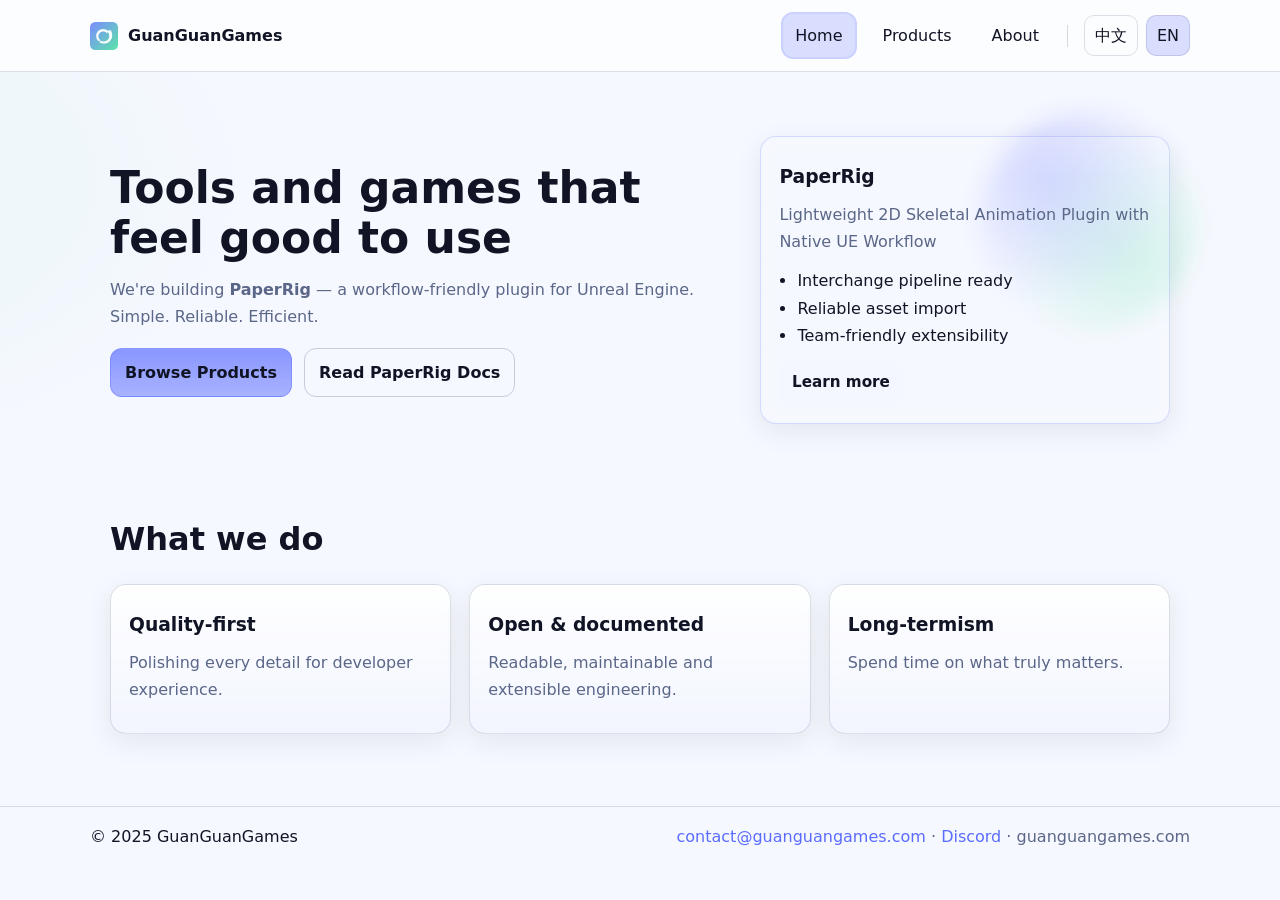
==== index.html @ f3772f7d "first commit" ====
<!DOCTYPE html>
<html lang="zh-CN">

<head>
  <meta charset="UTF-8" />
  <meta name="viewport" content="width=device-width, initial-scale=1" />
  <meta name="description" content="灌灌游 GuanGuanGames — 游戏与开发工具 | PaperRig UE 插件" />
  <meta name="theme-color" content="#0f1226" />
  <title>灌灌游 | GuanGuanGames</title>
  <link rel="preconnect" href="https://fonts.gstatic.com" crossorigin>
  <link rel="stylesheet" href="css/style.css" />
  <link rel="icon" type="image/x-icon" href="assets/favicon.ico" />
  <link rel="icon" type="image/svg+xml" href="assets/logo.svg" />
  <script src="js/config.js" defer></script>
  <script src="js/i18n.js" defer></script>
  <script src="js/site.js" defer></script>
</head>

<body>
  <header class="site-header">
    <div class="container nav-bar">
      <a class="brand" href="index.html">
        <img src="assets/logo.svg" alt="GuanGuanGames" class="brand-logo" />
        <span class="brand-text" id="brand-text">灌灌游 <span class="en">GuanGuanGames</span></span>
      </a>
      <button class="nav-toggle" aria-label="切换菜单" aria-expanded="false">☰</button>
      <nav class="nav" id="site-nav">
        <a href="index.html" data-i18n="nav.home" class="active">首页</a>
        <a href="products.html" data-i18n="nav.products">产品</a>
        <a href="about.html" data-i18n="nav.about">关于我们</a>
        <span class="divider"></span>
        <div class="lang-switch" aria-label="Language">
          <button data-setlang="zh-CN">中文</button>
          <button data-setlang="en">EN</button>
        </div>
      </nav>
    </div>
  </header>

  <main>
    <section class="hero">
      <div class="container hero-inner">
        <div class="hero-copy">
          <h1 id="hero-title">创造有温度的工具与游戏</h1>
          <p id="hero-subtitle" class="muted">我们正在打造 <b>PaperRig</b> —— 面向 Unreal Engine 的工作流程增强插件。简单、可靠、高效。</p>
          <div class="hero-cta">
            <a class="btn btn-primary" id="cta-browse" href="products.html">浏览产品</a>
            <a class="btn btn-outline" id="cta-docs" href="https://github.com/GuanGuanGames/PaperRigDocs"
              target="_blank" rel="noopener">查看 PaperRig 文档</a>
          </div>
        </div>
        <div class="hero-art">
          <div class="halo"></div>
          <div class="card glass">
            <h3 id="hero-card-title">PaperRig</h3>
            <p id="hero-card-sub">原生UE工作流的轻量级 2D 骨骼动画插件</p>
            <ul class="list" id="hero-card-points">
              <li>Interchange 管线适配</li>
              <li>稳定的资源导入</li>
              <li>面向团队的可扩展设计</li>
            </ul>
            <a class="btn btn-small" href="products.html" id="hero-card-cta">了解更多</a>
          </div>
        </div>
      </div>
    </section>

    <section class="section">
      <div class="container">
        <h2 class="section-title" data-i18n="home.whatWeDo.title">我们在做什么</h2>
        <div class="features grid-3">
          <div class="card">
            <h3 data-i18n="home.whatWeDo.quality.title">专注品质</h3>
            <p class="muted" data-i18n="home.whatWeDo.quality.desc">以开发者体验为中心，打磨每一个细节。</p>
          </div>
          <div class="card">
            <h3 data-i18n="home.whatWeDo.docs.title">开放与文档</h3>
            <p class="muted" data-i18n="home.whatWeDo.docs.desc">遵循可读、可维护、可扩展的工程实践。</p>
          </div>
          <div class="card">
            <h3 data-i18n="home.whatWeDo.longterm.title">长期主义</h3>
            <p class="muted" data-i18n="home.whatWeDo.longterm.desc">把时间花在真正重要的事情上。</p>
          </div>
        </div>
      </div>
    </section>
  </main>

  <footer class="site-footer">
    <div class="container footer-inner">
      <div id="footer-copy">© 2025 灌灌游 GuanGuanGames</div>
      <div class="muted">
        <a id="footer-email" href="mailto:contact@guanguangames.com">contact@guanguangames.com</a> ·
        <a id="footer-discord" href="https://discord.gg/KRcfrXtytn" target="_blank" rel="noopener">Discord</a> ·
        <span id="footer-domain">guanguangames.com</span>
      </div>
    </div>
  </footer>
</body>

</html>
---- css/style.css ----
/* ---------- Design Tokens ---------- */
:root{
  --bg: #0b1020;
  --surface: #0f1629;
  --surface-2: #121a33;
  --text: #e9eefb;
  --muted: #9aa7c7;
  --accent: #7c8cff;
  --accent-2: #5be4a8;
  --ring: rgba(124,140,255,.35);
  --radius: 16px;
  --shadow: 0 8px 24px rgba(0,0,0,.25);
  --container: 1100px;
}
@media (prefers-color-scheme: light){
  :root{
    --bg:#f6f8ff;
    --surface:#ffffff;
    --surface-2:#f1f4ff;
    --text:#101424;
    --muted:#5b6788;
    --accent:#5a6cff;
    --accent-2:#0bbf88;
    --ring: rgba(90,108,255,.25);
    --shadow: 0 8px 28px rgba(16,20,36,.08);
  }
}

/* ---------- Base ---------- */
*{box-sizing:border-box}
html,body{height:100%}
body{
  margin:0; font-family: ui-sans-serif, system-ui, -apple-system, Segoe UI, Roboto, Arial, "PingFang SC", "Hiragino Sans GB", "Microsoft YaHei", sans-serif;
  color:var(--text); background: radial-gradient(1200px 600px at 70% -50%, rgba(124,140,255,.12), transparent 60%),
                       radial-gradient(900px 500px at -20% 20%, rgba(91,228,168,.10), transparent 60%),
                       var(--bg);
  line-height:1.7;
}
a{color:var(--accent); text-decoration:none}
a:hover{text-decoration:underline}
img{max-width:100%; display:block}

.container{max-width:var(--container); margin:0 auto; padding:0 20px}
.narrow{max-width:800px}

/* ---------- Header / Nav ---------- */
.site-header{
  position:sticky; top:0; z-index:50;
  background: color-mix(in oklab, var(--surface) 70%, transparent);
  backdrop-filter: blur(10px);
  border-bottom: 1px solid color-mix(in oklab, var(--muted) 20%, transparent);
}
.nav-bar{display:flex; align-items:center; gap:16px; padding:14px 0}
.brand{display:flex; align-items:center; gap:10px; font-weight:700; color:var(--text)}
.brand-logo{width:28px; height:28px}
.brand-text .en{opacity:.65; font-weight:600; margin-left:6px; font-size:.95em}

.nav{margin-left:auto; display:flex; gap:16px; align-items:center}
.nav a{
  padding:8px 12px; border-radius:10px; color:var(--text); text-decoration:none;
}
.nav a:hover{background: color-mix(in oklab, var(--surface-2) 70%, transparent)}
.nav a.active{background: color-mix(in oklab, var(--accent) 22%, transparent); outline: 2px solid color-mix(in oklab, var(--accent) 30%, transparent)}

.nav .divider{width:1px; height:22px; background: color-mix(in oklab, var(--muted) 25%, transparent)}
.lang-switch{display:flex; gap:8px; align-items:center}
.lang-switch button{
  font: inherit; color: var(--text); background: transparent; border: 1px solid color-mix(in oklab, var(--muted) 20%, transparent);
  padding:6px 10px; border-radius:10px; cursor:pointer;
}
.lang-switch button.active{background: color-mix(in oklab, var(--accent) 22%, transparent)}

.nav-toggle{display:none; margin-left:auto; font-size:22px; line-height:1; padding:6px 10px; border-radius:10px; background:transparent; color:var(--text); border:1px solid color-mix(in oklab, var(--muted) 20%, transparent)}
@media (max-width: 820px){
  .nav{display:none; position:absolute; right:20px; top:60px; flex-direction:column; background:var(--surface); border:1px solid color-mix(in oklab, var(--muted) 20%, transparent); padding:10px; border-radius:12px; box-shadow:var(--shadow)}
  .nav[aria-expanded="true"]{display:flex}
  .nav-toggle{display:inline-block}
}

/* ---------- Hero ---------- */
.hero{padding:64px 0 40px}
.hero-inner{display:grid; grid-template-columns: 1.2fr .8fr; gap:36px; align-items:center}
.hero-copy h1{font-size: clamp(28px, 4vw, 44px); line-height:1.15; margin:0 0 12px}
.hero-copy p{margin:0 0 18px; color:var(--muted)}
.hero-cta{display:flex; gap:12px; flex-wrap:wrap}

.hero-art{position:relative}
.halo{
  position:absolute; inset:-20px -30px auto auto; width:220px; height:220px; border-radius:50%;
  background: radial-gradient(circle at 30% 30%, rgba(124,140,255,.35), transparent 60%),
              radial-gradient(circle at 70% 70%, rgba(91,228,168,.25), transparent 60%);
  filter: blur(10px); opacity:.9; pointer-events:none; transform: translateY(-6px);
  animation: pulse 6s ease-in-out infinite alternate;
}
@keyframes pulse{from{transform:translateY(-8px)} to{transform:translateY(8px)}}

/* ---------- Sections ---------- */
.section{padding:48px 0}
.section-title{font-size: clamp(22px, 3vw, 32px); margin:0 0 18px}

.grid-3{display:grid; grid-template-columns: repeat(3, 1fr); gap:18px}
@media (max-width: 920px){ .grid-3{grid-template-columns: 1fr 1fr} }
@media (max-width: 640px){ .grid-3{grid-template-columns: 1fr} }

.card{
  background: linear-gradient(180deg, color-mix(in oklab, var(--surface) 92%, transparent), color-mix(in oklab, var(--surface-2) 70%, transparent));
  border:1px solid color-mix(in oklab, var(--muted) 20%, transparent);
  border-radius: var(--radius);
  padding:18px; box-shadow: var(--shadow);
  transition: transform .25s ease, border-color .25s ease;
}
.card:hover{transform: translateY(-3px); border-color: color-mix(in oklab, var(--accent) 28%, transparent)}
.card h3{margin:6px 0 8px}
.card p{margin:0 0 12px; color:var(--muted)}

.glass{
  background: linear-gradient(180deg, rgba(255,255,255,.06), rgba(255,255,255,.02));
  border:1px solid color-mix(in oklab, var(--accent) 22%, transparent);
  backdrop-filter: blur(6px);
}
.list{padding-left:18px; margin:0 0 12px}

/* ---------- Buttons ---------- */
.btn{
  display:inline-flex; align-items:center; gap:8px; padding:10px 14px; border-radius:12px; border:1px solid transparent;
  background: color-mix(in oklab, var(--surface-2) 40%, transparent);
  color:var(--text); text-decoration:none; font-weight:600;
  box-shadow: 0 1px 0 rgba(255,255,255,.05) inset;
  transition: transform .15s ease, background .2s ease, border-color .2s ease, box-shadow .2s ease;
  will-change: transform;
}
.btn:hover{transform: translateY(-1px); background: color-mix(in oklab, var(--surface-2) 70%, transparent)}
.btn:focus{outline:2px solid var(--ring); outline-offset:2px}
.btn-primary{background: linear-gradient(180deg, color-mix(in oklab, var(--accent) 70%, transparent), color-mix(in oklab, var(--accent) 50%, transparent)); border-color: color-mix(in oklab, var(--accent) 40%, transparent)}
.btn-primary:hover{box-shadow: 0 8px 20px color-mix(in oklab, var(--accent) 25%, transparent)}
.btn-outline{border-color: color-mix(in oklab, var(--muted) 30%, transparent); background: transparent}
.btn-small{padding:8px 12px; font-size:.95em}

/* ---------- Footer ---------- */
.site-footer{border-top:1px solid color-mix(in oklab, var(--muted) 20%, transparent); margin-top:24px}
.footer-inner{display:flex; align-items:center; justify-content:space-between; gap:12px; padding:16px 0}
.muted{color:var(--muted)}
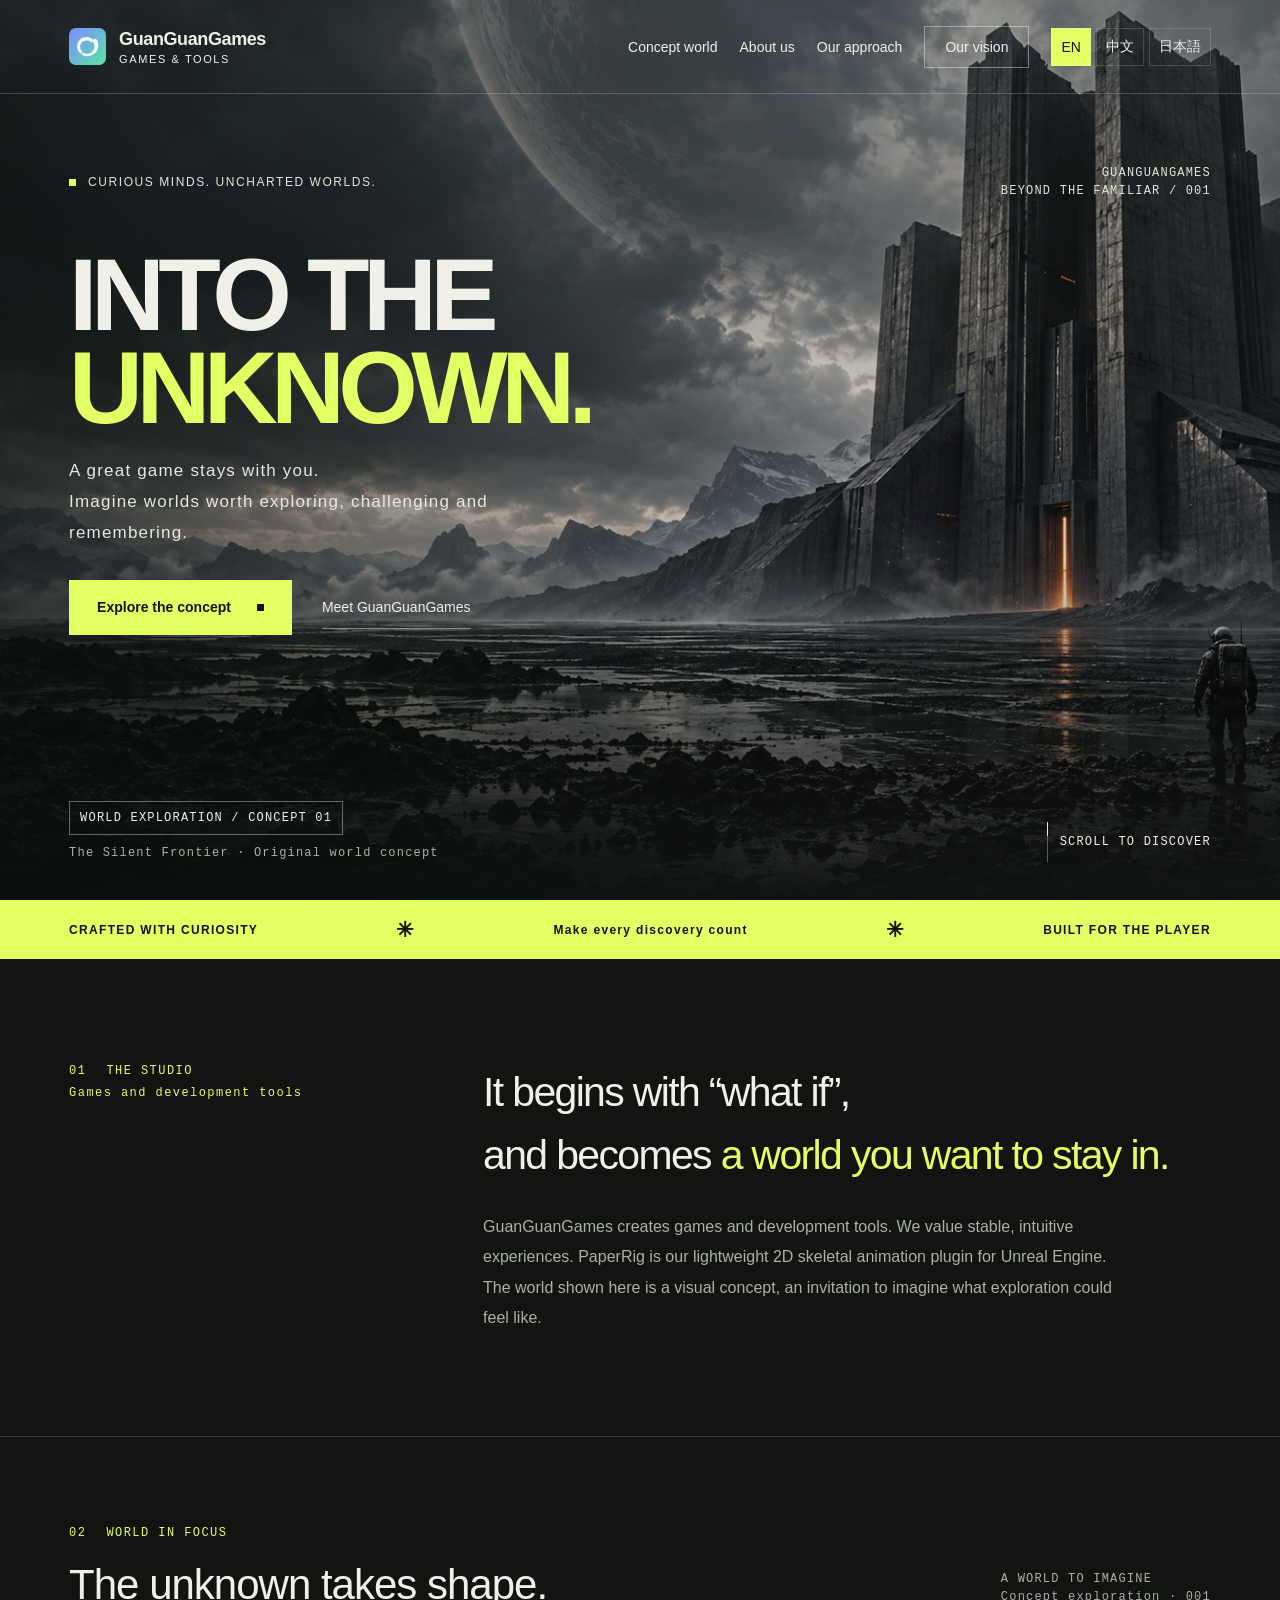
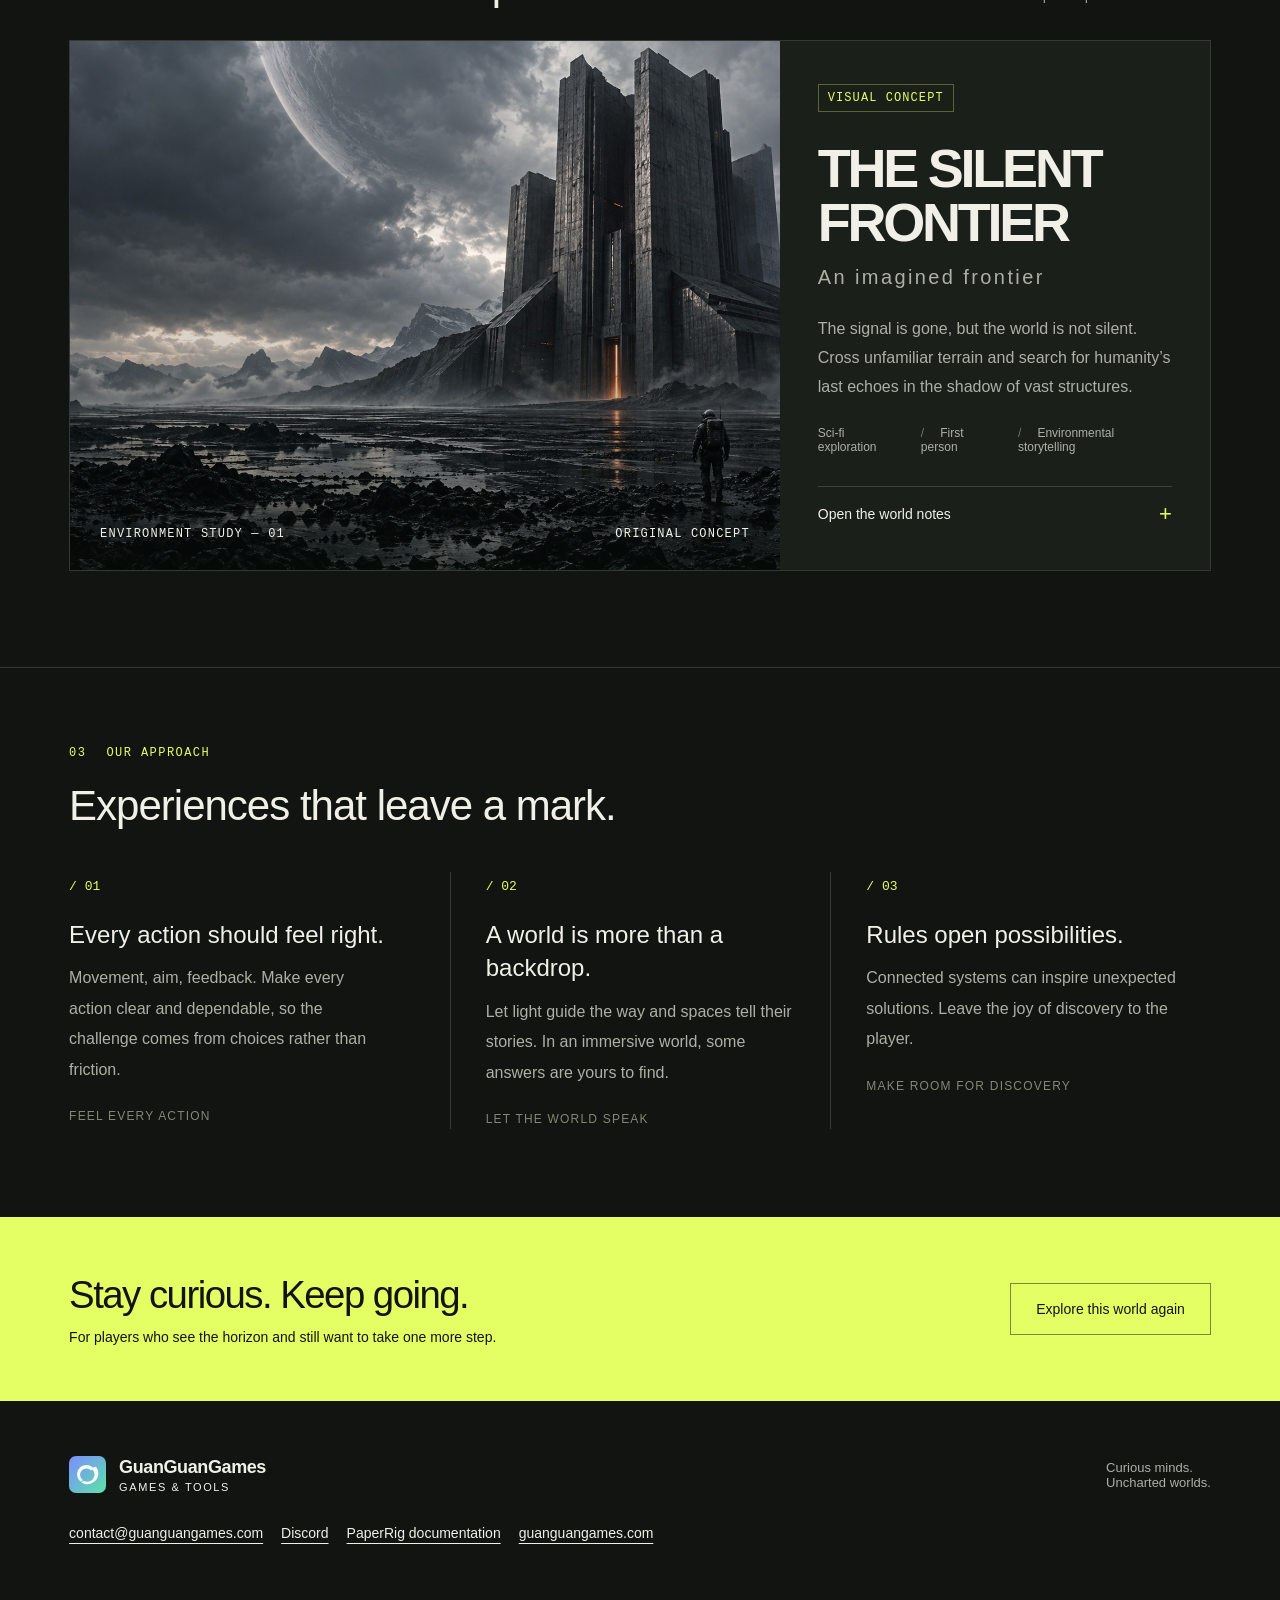
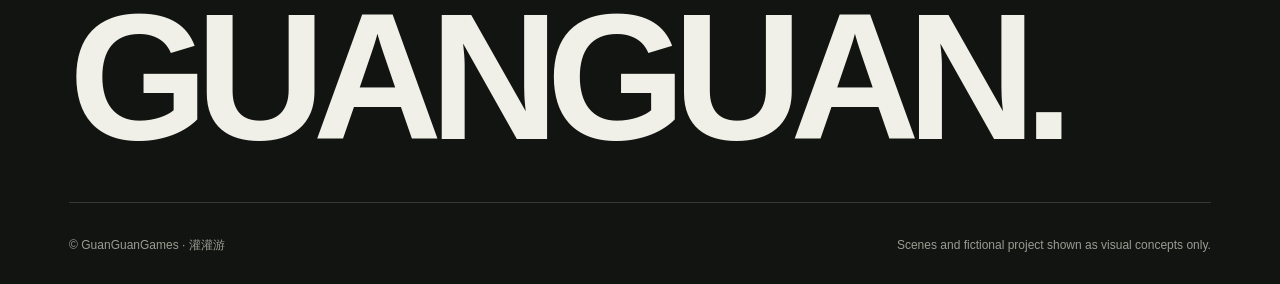
==== commit 25351d36: "Replace website with localized cinematic concept" ====
--- a/index.html
+++ b/index.html
@@ -1,101 +1,15 @@
 <!DOCTYPE html>
-<html lang="zh-CN">
 
-<head>
-  <meta charset="UTF-8" />
-  <meta name="viewport" content="width=device-width, initial-scale=1" />
-  <meta name="description" content="灌灌游 GuanGuanGames — 游戏与开发工具 | PaperRig UE 插件" />
-  <meta name="theme-color" content="#0f1226" />
-  <title>灌灌游 | GuanGuanGames</title>
-  <link rel="preconnect" href="https://fonts.gstatic.com" crossorigin>
-  <link rel="stylesheet" href="css/style.css" />
-  <link rel="icon" type="image/x-icon" href="assets/favicon.ico" />
-  <link rel="icon" type="image/svg+xml" href="assets/logo.svg" />
-  <script src="js/config.js" defer></script>
-  <script src="js/i18n.js" defer></script>
-  <script src="js/site.js" defer></script>
-</head>
+<html lang="en"><head><meta charset="utf-8"/><meta content="width=device-width,initial-scale=1" name="viewport"/><meta content="#111411" name="theme-color"/><meta content="GuanGuanGames: games, development tools and an original sci-fi visual concept." name="description"/><title>GuanGuanGames · Into the unknown</title><style>
+:root{--bg:#111411;--ink:#f1f0e8;--muted:#acb0a6;--line:#ffffff27;--accent:#e4ff64;--font:Arial,"PingFang SC","Microsoft YaHei",sans-serif}*{box-sizing:border-box}html{scroll-behavior:smooth;scroll-padding-top:90px}body{margin:0;background:var(--bg);color:var(--ink);font-family:var(--font);-webkit-font-smoothing:antialiased}a{color:inherit;text-decoration:none}button{font:inherit}a,button,summary{-webkit-tap-highlight-color:transparent}a:focus-visible,button:focus-visible,summary:focus-visible{outline:2px solid var(--accent);outline-offset:7px}::selection{background:var(--accent);color:var(--bg)}.skip{position:fixed;left:20px;top:-100px;background:var(--accent);color:#111;padding:12px;z-index:50}.skip:focus{top:20px}.shell{padding-inline:5.4vw}.micro{font-size:12px;font-family:monospace;letter-spacing:.1em;line-height:1.5}.eyebrow{display:flex;align-items:center;gap:12px;font-size:12px;letter-spacing:.13em}.eyebrow:before{content:"";width:7px;height:7px;background:var(--accent)}.header{height:94px;position:absolute;top:0;left:0;width:100%;display:flex;align-items:center;justify-content:space-between;z-index:5;border-bottom:1px solid #ffffff30}.brand{display:flex;align-items:center;gap:13px;font-size:18px;letter-spacing:-.8px;font-weight:800}.brand-mark{width:37px;height:37px;background:var(--ink);color:var(--bg);display:grid;place-items:center;font-size:20px;letter-spacing:-5px;padding-right:5px;transform:skew(-8deg)}.brand span:last-child{font-size:11px;letter-spacing:3.4px;display:block;font-weight:400;margin-top:3px}.nav{display:flex;align-items:center;gap:38px;font-size:14px}.nav a{padding:9px 0;transition:color .2s}.nav a:hover{color:var(--accent)}.nav .nav-contact{border:1px solid #ffffff65;padding:12px 20px}.menu{display:none;background:transparent;border:1px solid var(--line);color:var(--ink);padding:10px 14px}.hero{height:max(800px,100svh);max-height:1100px;position:relative;overflow:hidden;isolation:isolate;background:#313932}.hero-art{position:absolute;inset:0;width:100%;height:100%;object-fit:cover;object-position:center;z-index:-3}.hero:after{content:"";position:absolute;inset:0;z-index:-2;background:linear-gradient(90deg,#080d0ba8 0%,#0c100d28 63%),linear-gradient(0deg,#111411 0%,transparent 38%,#10151038 80%)}.hero-top{padding-top:164px;display:flex;justify-content:space-between;color:#e0e6d8}.coordinate{text-align:right}.hero-title{margin:48px 0 22px;font-size:clamp(74px,8.4vw,138px);line-height:.91;letter-spacing:-.065em;font-weight:900;max-width:950px}.hero-title .outline{color:var(--accent)}.hero-description{font-size:17px;letter-spacing:.07em;line-height:1.8;max-width:430px;color:#e6e8de}.hero-actions{display:flex;gap:30px;align-items:center;margin-top:32px}.primary{background:var(--accent);color:#111411;padding:17px 28px;font-size:14px;font-weight:bold;display:inline-flex;align-items:center;justify-content:center;gap:26px;transition:background .2s,transform .2s}.primary:hover{background:#f0ffa9;transform:translateY(-2px)}.primary i{width:7px;height:7px;background:currentColor;display:block}.text-link{font-size:14px;border-bottom:1px solid #ffffff6b;padding:10px 0}.hero-bottom{position:absolute;bottom:38px;left:5.4vw;right:5.4vw;display:flex;justify-content:space-between;align-items:end}.hero-bottom .tag{display:inline-block;border:1px solid #ffffff60;padding:7px 10px;margin-bottom:9px}.hero-bottom p{margin:0;color:var(--muted)}.scroll{display:flex;align-items:center;gap:12px}.scroll-line{display:block;height:40px;width:1px;background:#ffffff50;position:relative;overflow:hidden}.scroll-line:after{content:"";height:14px;width:1px;background:var(--accent);position:absolute;animation:scan 2.8s infinite}@keyframes scan{from{top:-14px}to{top:40px}}.ticker{background:var(--accent);color:var(--bg);padding:19px 5.4vw;display:flex;align-items:center;justify-content:space-between;gap:20px;font-size:12px;letter-spacing:.11em;font-weight:bold}.ticker b{font-size:21px;line-height:1}.intro{display:grid;grid-template-columns:1fr 2fr;gap:50px;padding-block:102px;border-bottom:1px solid var(--line)}.section-index{color:var(--muted);font-size:12px;font-family:monospace;letter-spacing:.12em;line-height:1.8}.section-index span{color:var(--accent);margin-right:20px}.intro h2{font-size:clamp(28px,3.2vw,48px);font-weight:500;line-height:1.55;letter-spacing:-.04em;margin:0 0 24px}.intro h2 em{font-style:normal;color:var(--accent)}.intro p{color:var(--muted);font-size:16px;line-height:1.9;max-width:650px;margin:0}.work{padding-block:86px 96px}.section-head{display:flex;align-items:end;justify-content:space-between;margin-bottom:34px}.section-head h2{font-size:42px;line-height:1;margin:20px 0 0;font-weight:500;letter-spacing:-1px}.section-head .micro{color:var(--muted)}.project{display:grid;grid-template-columns:1.65fr 1fr;border:1px solid var(--line)}.project-visual{min-height:420px;position:relative;overflow:hidden}.project-visual img{width:100%;height:100%;object-fit:cover;position:absolute;object-position:75% center;transition:transform .7s}.project:hover .project-visual img{transform:scale(1.03)}.project-visual:after{content:"";position:absolute;inset:0;background:linear-gradient(0deg,#070d0baa,transparent 55%)}.project-caption{position:absolute;left:30px;right:30px;bottom:27px;z-index:1;display:flex;justify-content:space-between}.project-info{padding:43px 38px;background:#1b1f19;display:flex;flex-direction:column;align-items:start}.badge{font-family:monospace;font-size:12px;letter-spacing:.09em;color:var(--accent);border:1px solid #e4ff6450;padding:6px 9px}.project-info h3{font-size:54px;letter-spacing:-.06em;line-height:1;margin:29px 0 10px}.project-info .cn-title{font-size:20px;margin:0 0 20px;letter-spacing:.12em}.project-info>p{font-size:16px;line-height:1.8;color:var(--muted);margin:0 0 25px}.project-meta{display:flex;gap:16px;font-size:12px;color:var(--muted);margin-bottom:32px}.project-meta span+span:before{content:"/";margin-right:16px;color:#717768}.project details{width:100%;border-top:1px solid var(--line);margin-top:auto;padding-top:16px}.project summary{cursor:pointer;list-style:none;display:flex;justify-content:space-between;font-size:14px;line-height:1.7}.project summary::-webkit-details-marker{display:none}.project summary:after{content:"+";font-size:22px;color:var(--accent);line-height:1}.project details[open] summary:after{content:"−"}.project details p{color:var(--muted);font-size:14px;line-height:1.9;margin-bottom:0}.philosophy{padding-top:75px;padding-bottom:88px;border-top:1px solid var(--line)}.principles{display:grid;grid-template-columns:repeat(3,1fr);margin-top:45px}.principle{padding:4px 35px 3px 0}.principle+.principle{border-left:1px solid var(--line);padding-left:35px}.principle .number{font-family:monospace;color:var(--accent);font-size:13px}.principle h3{font-size:24px;line-height:1.4;font-weight:500;margin:24px 0 12px}.principle p{font-size:16px;line-height:1.9;color:var(--muted);margin:0;max-width:310px}.principle .english{display:block;font-size:12px;letter-spacing:.1em;color:#808879;margin-top:24px}.outro{background:var(--accent);color:var(--bg);padding-block:56px;display:flex;align-items:center;justify-content:space-between;gap:32px}.outro h2{margin:0 0 12px;font-size:clamp(28px,3vw,44px);font-weight:500;letter-spacing:-.04em}.outro p{font-size:14px;margin:0}.outro a{white-space:nowrap;border:1px solid #11141180;padding:17px 25px;font-size:14px}.outro a:hover{background:var(--bg);color:var(--accent)}footer{padding-top:55px;padding-bottom:28px;overflow:hidden}.footer-top{display:flex;justify-content:space-between;align-items:center;gap:20px}.footer-top p{font-size:13px;color:var(--muted);margin:0}.footer-wordmark{font-size:clamp(76px,17.15vw,270px);font-weight:900;letter-spacing:-.07em;line-height:1.05;margin:37px 0 32px;border-bottom:1px solid var(--line);padding-bottom:30px}.footer-bottom{display:flex;justify-content:space-between;color:#969e91;font-size:12px;line-height:1.8}.footer-bottom span:last-child{text-align:right}.mobile-only{display:none}@media(min-width:1800px){.shell{padding-inline:calc((100vw - 1600px)/2)}}@media(max-width:900px){.hero{height:900px;max-height:none}.hero-title{font-size:clamp(68px,10.5vw,100px)}.hero-art{object-position:60% center}.nav{gap:23px}.intro{grid-template-columns:1fr 2fr;gap:25px}.project{grid-template-columns:1.25fr 1fr}.project-info{padding:30px 25px}.project-info h3{font-size:42px}.project-meta{gap:8px;flex-wrap:wrap}.project-meta span+span:before{margin-right:8px}.principle{padding-right:20px}.principle+.principle{padding-left:20px}.principle h3{font-size:21px}}@media(max-width:600px){.shell{padding-inline:24px}.header{height:78px}.brand{font-size:16px}.brand-mark{width:33px;height:33px}.menu{display:block;font-size:14px}.nav{display:none;position:absolute;top:78px;left:0;right:0;background:#111411f7;padding:20px 24px 26px;border-bottom:1px solid var(--line);flex-direction:column;align-items:stretch;gap:6px}.nav.open{display:flex}.nav a{padding:13px 0}.nav .nav-contact{padding:13px 15px;margin-top:4px}.hero{height:850px;min-height:100svh}.hero-top{padding-top:120px}.coordinate{display:none}.hero-title{font-size:clamp(55px,12.8vw,77px);line-height:.97;letter-spacing:-.065em;margin:50px 0 25px}.hero-description{font-size:16px;max-width:300px;line-height:1.9}.hero-art{object-position:62% center}.hero:after{background:linear-gradient(90deg,#080d0bd4,#0c100d22),linear-gradient(0deg,#111411 0%,transparent 45%)}.hero-actions{gap:24px;margin-top:28px}.primary{padding:16px 23px}.hero-bottom{bottom:28px;left:24px;right:24px}.hero-bottom .scroll{display:none}.hero-bottom .micro{font-size:12px}.ticker{padding:17px 24px;gap:13px;font-size:11px;letter-spacing:.03em}.ticker span:nth-of-type(2),.ticker b:nth-of-type(2){display:none}.intro{padding-block:59px;grid-template-columns:1fr;gap:28px}.intro h2{font-size:27px;line-height:1.6}.intro p{font-size:16px}.work{padding-block:58px}.section-head{gap:20px}.section-head h2{font-size:32px}.section-head>.micro{font-size:11px;max-width:80px;text-align:right}.project{grid-template-columns:1fr}.project-visual{min-height:300px}.project-caption{left:20px;right:20px;bottom:20px;font-size:11px}.project-info{padding:28px 24px}.project-info h3{font-size:49px}.project-info>p{margin-bottom:22px}.project-meta{margin-bottom:26px}.philosophy{padding-block:58px}.principles{grid-template-columns:1fr;margin-top:33px}.principle,.principle+.principle{border-left:0;padding:26px 0;border-top:1px solid var(--line);display:grid;grid-template-columns:37px 1fr;gap:0 12px}.principle h3{font-size:24px;margin:0 0 12px}.principle .number{padding-top:8px}.principle p,.principle .english{grid-column:2}.principle p{max-width:none}.principle .english{margin-top:17px}.outro{padding-block:40px;align-items:start;flex-direction:column;gap:24px}.outro h2{font-size:29px;line-height:1.4}.outro p{font-size:14px;line-height:1.8}.outro a{padding:13px 21px}footer{padding-top:34px;padding-bottom:25px}.footer-top{align-items:start}.footer-top p{font-size:12px;max-width:100px;line-height:1.8;text-align:right}.footer-wordmark{font-size:16.5vw;margin-top:33px;margin-bottom:23px;padding-bottom:26px}.footer-bottom{flex-direction:column;gap:10px}.footer-bottom span:last-child{text-align:left}}@media(prefers-reduced-motion:reduce){html{scroll-behavior:auto}*,*:before,*:after{animation:none!important;transition:none!important}}
 
-<body>
-  <header class="site-header">
-    <div class="container nav-bar">
-      <a class="brand" href="index.html">
-        <img src="assets/logo.svg" alt="GuanGuanGames" class="brand-logo" />
-        <span class="brand-text" id="brand-text">灌灌游 <span class="en">GuanGuanGames</span></span>
-      </a>
-      <button class="nav-toggle" aria-label="切换菜单" aria-expanded="false">☰</button>
-      <nav class="nav" id="site-nav">
-        <a href="index.html" data-i18n="nav.home" class="active">首页</a>
-        <a href="products.html" data-i18n="nav.products">产品</a>
-        <a href="about.html" data-i18n="nav.about">关于我们</a>
-        <span class="divider"></span>
-        <div class="lang-switch" aria-label="Language">
-          <button data-setlang="zh-CN">中文</button>
-          <button data-setlang="en">EN</button>
-        </div>
-      </nav>
-    </div>
-  </header>
-
-  <main>
-    <section class="hero">
-      <div class="container hero-inner">
-        <div class="hero-copy">
-          <h1 id="hero-title">创造有温度的工具与游戏</h1>
-          <p id="hero-subtitle" class="muted">我们正在打造 <b>PaperRig</b> —— 面向 Unreal Engine 的工作流程增强插件。简单、可靠、高效。</p>
-          <div class="hero-cta">
-            <a class="btn btn-primary" id="cta-browse" href="products.html">浏览产品</a>
-            <a class="btn btn-outline" id="cta-docs" href="https://github.com/GuanGuanGames/PaperRigDocs"
-              target="_blank" rel="noopener">查看 PaperRig 文档</a>
-          </div>
-        </div>
-        <div class="hero-art">
-          <div class="halo"></div>
-          <div class="card glass">
-            <h3 id="hero-card-title">PaperRig</h3>
-            <p id="hero-card-sub">原生UE工作流的轻量级 2D 骨骼动画插件</p>
-            <ul class="list" id="hero-card-points">
-              <li>Interchange 管线适配</li>
-              <li>稳定的资源导入</li>
-              <li>面向团队的可扩展设计</li>
-            </ul>
-            <a class="btn btn-small" href="products.html" id="hero-card-cta">了解更多</a>
-          </div>
-        </div>
-      </div>
-    </section>
-
-    <section class="section">
-      <div class="container">
-        <h2 class="section-title" data-i18n="home.whatWeDo.title">我们在做什么</h2>
-        <div class="features grid-3">
-          <div class="card">
-            <h3 data-i18n="home.whatWeDo.quality.title">专注品质</h3>
-            <p class="muted" data-i18n="home.whatWeDo.quality.desc">以开发者体验为中心，打磨每一个细节。</p>
-          </div>
-          <div class="card">
-            <h3 data-i18n="home.whatWeDo.docs.title">开放与文档</h3>
-            <p class="muted" data-i18n="home.whatWeDo.docs.desc">遵循可读、可维护、可扩展的工程实践。</p>
-          </div>
-          <div class="card">
-            <h3 data-i18n="home.whatWeDo.longterm.title">长期主义</h3>
-            <p class="muted" data-i18n="home.whatWeDo.longterm.desc">把时间花在真正重要的事情上。</p>
-          </div>
-        </div>
-      </div>
-    </section>
-  </main>
-
-  <footer class="site-footer">
-    <div class="container footer-inner">
-      <div id="footer-copy">© 2025 灌灌游 GuanGuanGames</div>
-      <div class="muted">
-        <a id="footer-email" href="mailto:contact@guanguangames.com">contact@guanguangames.com</a> ·
-        <a id="footer-discord" href="https://discord.gg/KRcfrXtytn" target="_blank" rel="noopener">Discord</a> ·
-        <span id="footer-domain">guanguangames.com</span>
-      </div>
-    </div>
-  </footer>
-</body>
-
-</html>+.skip{transform:translateY(-200%);top:0}.skip:focus{transform:none;top:20px}.footer-wordmark{font-size:clamp(40px,14vw,220px)} @media(max-width:600px){.footer-wordmark{font-size:13.5vw}}
+.languages{display:flex;gap:5px}.languages button{background:transparent;border:1px solid var(--line);color:var(--ink);padding:9px;cursor:pointer}.languages button[aria-pressed=true]{background:var(--accent);color:var(--bg)}.brand{letter-spacing:-.4px}.brand-mark{background:transparent;transform:none;padding:0}.brand span:last-child{letter-spacing:1.6px}.contacts{display:flex;flex-wrap:wrap;gap:18px;margin-top:28px;font-size:14px;line-height:1.8}.contacts a{text-decoration:underline;text-underline-offset:5px}.hero-title{font-size:clamp(70px,8vw,128px)}.hero{height:auto;min-height:max(850px,100svh);max-height:none;padding-bottom:170px}.hero-bottom{position:absolute}.hero-actions{flex-wrap:wrap}.brand div{white-space:nowrap}.nav{gap:22px}.project-info h3{overflow-wrap:anywhere}.intro h2{overflow-wrap:anywhere}.primary,.text-link{line-height:1.5}.ticker span{line-height:1.5}.footer-bottom{gap:20px}html[lang=ja] .hero-title,html[lang=zh-CN] .hero-title{letter-spacing:0;font-size:clamp(60px,7vw,110px)}html[lang=ja] .project-info h3,html[lang=zh-CN] .project-info h3{letter-spacing:0} @media(max-width:1100px){.menu{display:block}.nav{display:none;position:absolute;top:94px;left:0;right:0;background:#111411fa;padding:20px 5.4vw;flex-direction:column;align-items:stretch;gap:6px;border-bottom:1px solid var(--line)}.nav.open{display:flex}.nav a{padding:12px 0}.languages{margin-top:12px}.languages button{min-width:58px;min-height:44px}}@media(max-width:600px){.header .brand{font-size:15px;gap:8px}.brand span:last-child{font-size:10px}.menu{padding:10px}.nav{top:78px}.hero{min-height:900px;padding-bottom:170px}.hero-title{font-size:clamp(46px,12vw,72px)}html[lang=ja] .hero-title,html[lang=zh-CN] .hero-title{font-size:clamp(48px,12vw,72px)}.eyebrow{font-size:11px;letter-spacing:.06em;max-width:270px}.hero-top{padding-top:120px}.hero-description{max-width:100%}.hero-bottom .tag{max-width:100%}.contacts{flex-direction:column;gap:10px}.footer-top{flex-wrap:wrap}.project-info h3{font-size:42px}.ticker{flex-wrap:wrap}.outro a{white-space:normal}}</style><link href="assets/favicon.ico" rel="icon"/></head><body id="top"><a class="skip" href="#main"><span data-i18n="0">Skip to main content</span></a><header class="header shell"><a aria-label="GuanGuan Games 首页" class="brand" href="#top"><span aria-hidden="true" class="brand-mark"><img alt="" height="37" src="assets/logo.svg" width="37"/></span><div>GuanGuanGames<span><span data-i18n="3">GAMES &amp; TOOLS</span></span></div></a><button aria-controls="navigation" aria-expanded="false" class="menu"><span data-i18n="4">Menu</span></button><nav aria-label="Main navigation" class="nav" id="navigation"><a href="#work"><span data-i18n="5">Concept world</span></a><a href="#studio"><span data-i18n="6">About us</span></a><a href="#approach"><span data-i18n="7">Our approach</span></a><a class="nav-contact" href="#vision"><span data-i18n="8">Our vision</span></a><div aria-label="Language" class="languages" role="group"><button aria-label="English" aria-pressed="true" data-lang="en" lang="en" type="button">EN</button><button aria-label="简体中文" aria-pressed="false" data-lang="zh" lang="zh-CN" type="button">中文</button><button aria-label="日本語" aria-pressed="false" data-lang="ja" lang="ja" type="button">日本語</button></div></nav></header>
+<main id="main"><section aria-labelledby="hero-title" class="hero shell"><img alt="孤独的探索者走向迷雾中的巨型科幻建筑，远处天空悬着一弯行星" class="hero-art" src="assets/concept-world.jpeg"/><div class="hero-top"><span class="eyebrow"><span data-i18n="10">CURIOUS MINDS. UNCHARTED WORLDS.</span></span><span class="coordinate micro">GUANGUANGAMES<br/><span data-i18n="12">BEYOND THE FAMILIAR / 001</span></span></div><h1 class="hero-title" id="hero-title"><span data-i18n="13">INTO THE</span><br/><span class="outline"><span data-i18n="14">UNKNOWN.</span></span></h1><p class="hero-description"><span data-i18n="15">A great game stays with you.</span><br/><span data-i18n="16">Imagine worlds worth exploring, challenging and remembering.</span></p><div class="hero-actions"><a class="primary" href="#work"><span data-i18n="17">Explore the concept</span><i aria-hidden="true"></i></a><a class="text-link" href="#studio"><span data-i18n="18">Meet GuanGuanGames</span></a></div><div class="hero-bottom"><div><span class="tag micro"><span data-i18n="19">WORLD EXPLORATION / CONCEPT 01</span></span><p class="micro"><span data-i18n="20">The Silent Frontier · Original world concept</span></p></div><a class="scroll micro" href="#studio"><span aria-hidden="true" class="scroll-line"></span><span data-i18n="21">SCROLL TO DISCOVER</span></a></div></section>
+<div aria-hidden="true" class="ticker"><span><span data-i18n="23">CRAFTED WITH CURIOSITY</span></span><b>✳</b><span><span data-i18n="25">Make every discovery count</span></span><b>✳</b><span><span data-i18n="27">BUILT FOR THE PLAYER</span></span></div>
+<section class="intro shell" id="studio"><div class="section-index"><span>01</span><span data-i18n="30">THE STUDIO</span><br/><span data-i18n="31">Games and development tools</span></div><div><h2><span data-i18n="32">It begins with “what if”,</span><br/><span data-i18n="33">and becomes </span><em><span data-i18n="34">a world you want to stay in.</span></em></h2><p><span data-i18n="35">GuanGuanGames creates games and development tools. We value stable, intuitive experiences. PaperRig is our lightweight 2D skeletal animation plugin for Unreal Engine. The world shown here is a visual concept, an invitation to imagine what exploration could feel like.</span></p></div></section>
+<section class="work shell" id="work"><div class="section-head"><div><div class="section-index"><span>02</span><span data-i18n="38">WORLD IN FOCUS</span></div><h2><span data-i18n="39">The unknown takes shape.</span></h2></div><span class="micro"><span data-i18n="40">A WORLD TO IMAGINE</span><br/><span data-i18n="41">Concept exploration · 001</span></span></div><article class="project"><div class="project-visual"><img alt="静默之境的概念场景：冷峻的异星荒原与庞大建筑" loading="lazy" src="assets/concept-world.jpeg"/><div class="project-caption micro"><span><span data-i18n="42">ENVIRONMENT STUDY — 01</span></span><span><span data-i18n="43">ORIGINAL CONCEPT</span></span></div></div><div class="project-info"><span class="badge"><span data-i18n="44">VISUAL CONCEPT</span></span><h3><span data-i18n="45">THE SILENT</span><br/><span data-i18n="46">FRONTIER</span></h3><p class="cn-title"><span data-i18n="47">An imagined frontier</span></p><p><span data-i18n="48">The signal is gone, but the world is not silent. Cross unfamiliar terrain and search for humanity’s last echoes in the shadow of vast structures.</span></p><div class="project-meta"><span><span data-i18n="49">Sci-fi exploration</span></span><span><span data-i18n="50">First person</span></span><span><span data-i18n="51">Environmental storytelling</span></span></div><details><summary><span data-i18n="52">Open the world notes</span></summary><p><span data-i18n="53">A faint signal leads an explorer to a seemingly dormant facility. Traces in the environment, unfamiliar devices and shifting paths form the first sketch of this world. This is a website visual concept, not a released game or a development announcement.</span></p></details></div></article></section>
+<section class="philosophy shell" id="approach"><div class="section-head"><div><div class="section-index"><span>03</span><span data-i18n="56">OUR APPROACH</span></div><h2><span data-i18n="57">Experiences that leave a mark.</span></h2></div></div><div class="principles"><article class="principle"><span class="number">/ 01</span><h3><span data-i18n="59">Every action should feel right.</span></h3><p><span data-i18n="60">Movement, aim, feedback. Make every action clear and dependable, so the challenge comes from choices rather than friction.</span></p><span class="english"><span data-i18n="61">FEEL EVERY ACTION</span></span></article><article class="principle"><span class="number">/ 02</span><h3><span data-i18n="63">A world is more than a backdrop.</span></h3><p><span data-i18n="64">Let light guide the way and spaces tell their stories. In an immersive world, some answers are yours to find.</span></p><span class="english"><span data-i18n="65">LET THE WORLD SPEAK</span></span></article><article class="principle"><span class="number">/ 03</span><h3><span data-i18n="67">Rules open possibilities.</span></h3><p><span data-i18n="68">Connected systems can inspire unexpected solutions. Leave the joy of discovery to the player.</span></p><span class="english"><span data-i18n="69">MAKE ROOM FOR DISCOVERY</span></span></article></div></section>
+<section class="outro shell" id="vision"><div><h2><span data-i18n="71">Stay curious. Keep going.</span></h2><p><span data-i18n="72">For players who see the horizon and still want to take one more step.</span></p></div><a href="#work"><span data-i18n="73">Explore this world again</span></a></section></main>
+<footer class="shell"><div class="footer-top"><a aria-label="返回首页顶部" class="brand" href="#top"><span aria-hidden="true" class="brand-mark"><img alt="" height="37" src="assets/logo.svg" width="37"/></span><div>GuanGuanGames<span><span data-i18n="77">GAMES &amp; TOOLS</span></span></div></a><p><span data-i18n="78">Curious minds.</span><br/><span data-i18n="79">Uncharted worlds.</span></p></div><div class="contacts"><a href="mailto:contact@guanguangames.com">contact@guanguangames.com</a><a href="https://discord.gg/KRcfrXtytn" rel="noopener noreferrer" target="_blank">Discord</a><a data-i18n="docs" href="https://github.com/GuanGuanGames/PaperRigDocs" rel="noopener noreferrer" target="_blank">PaperRig documentation</a><a href="https://guanguangames.com" rel="noopener noreferrer" target="_blank">guanguangames.com</a></div><div aria-hidden="true" class="footer-wordmark">GUANGUAN.</div><div class="footer-bottom"><span><span data-i18n="81">© GuanGuanGames · 灌灌游</span></span><span><span data-i18n="82">Scenes and fictional project shown as visual concepts only.</span></span></div></footer>
+<script defer="" src="js/localization.js"></script></body></html>
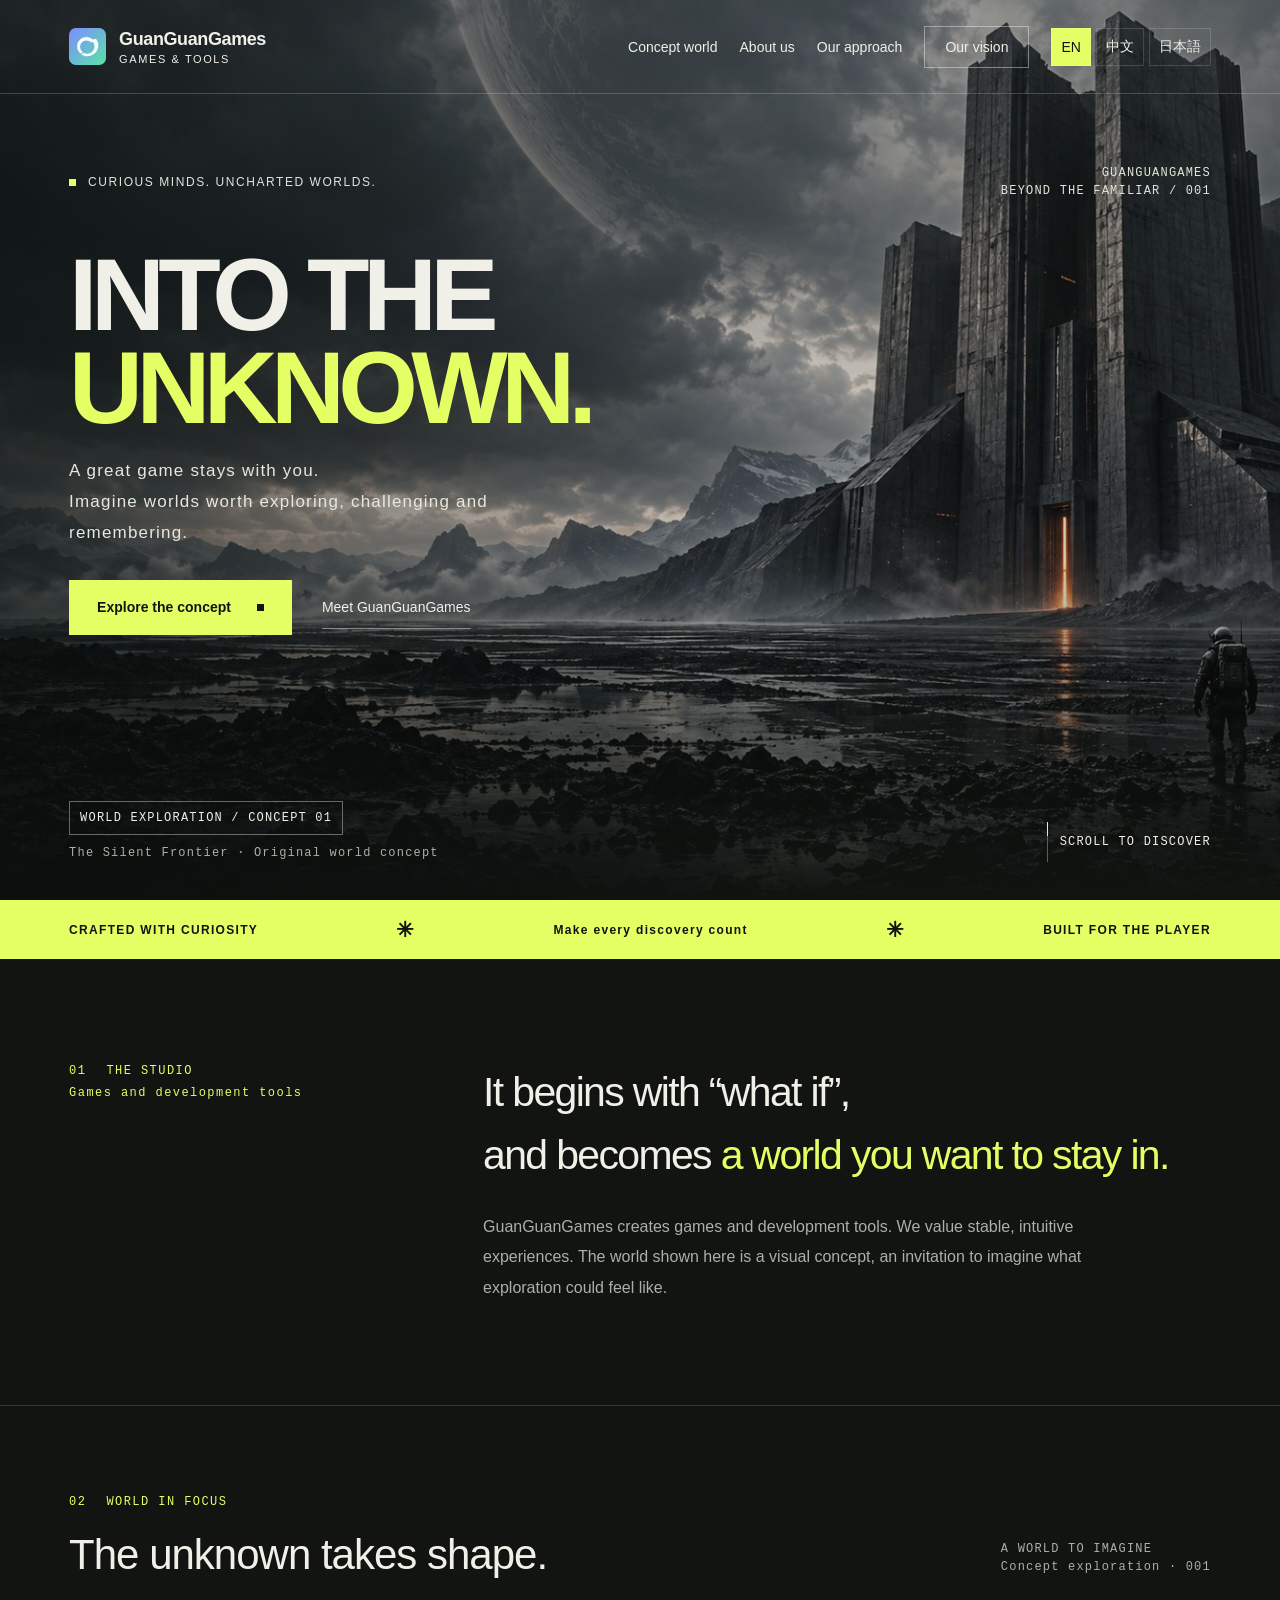
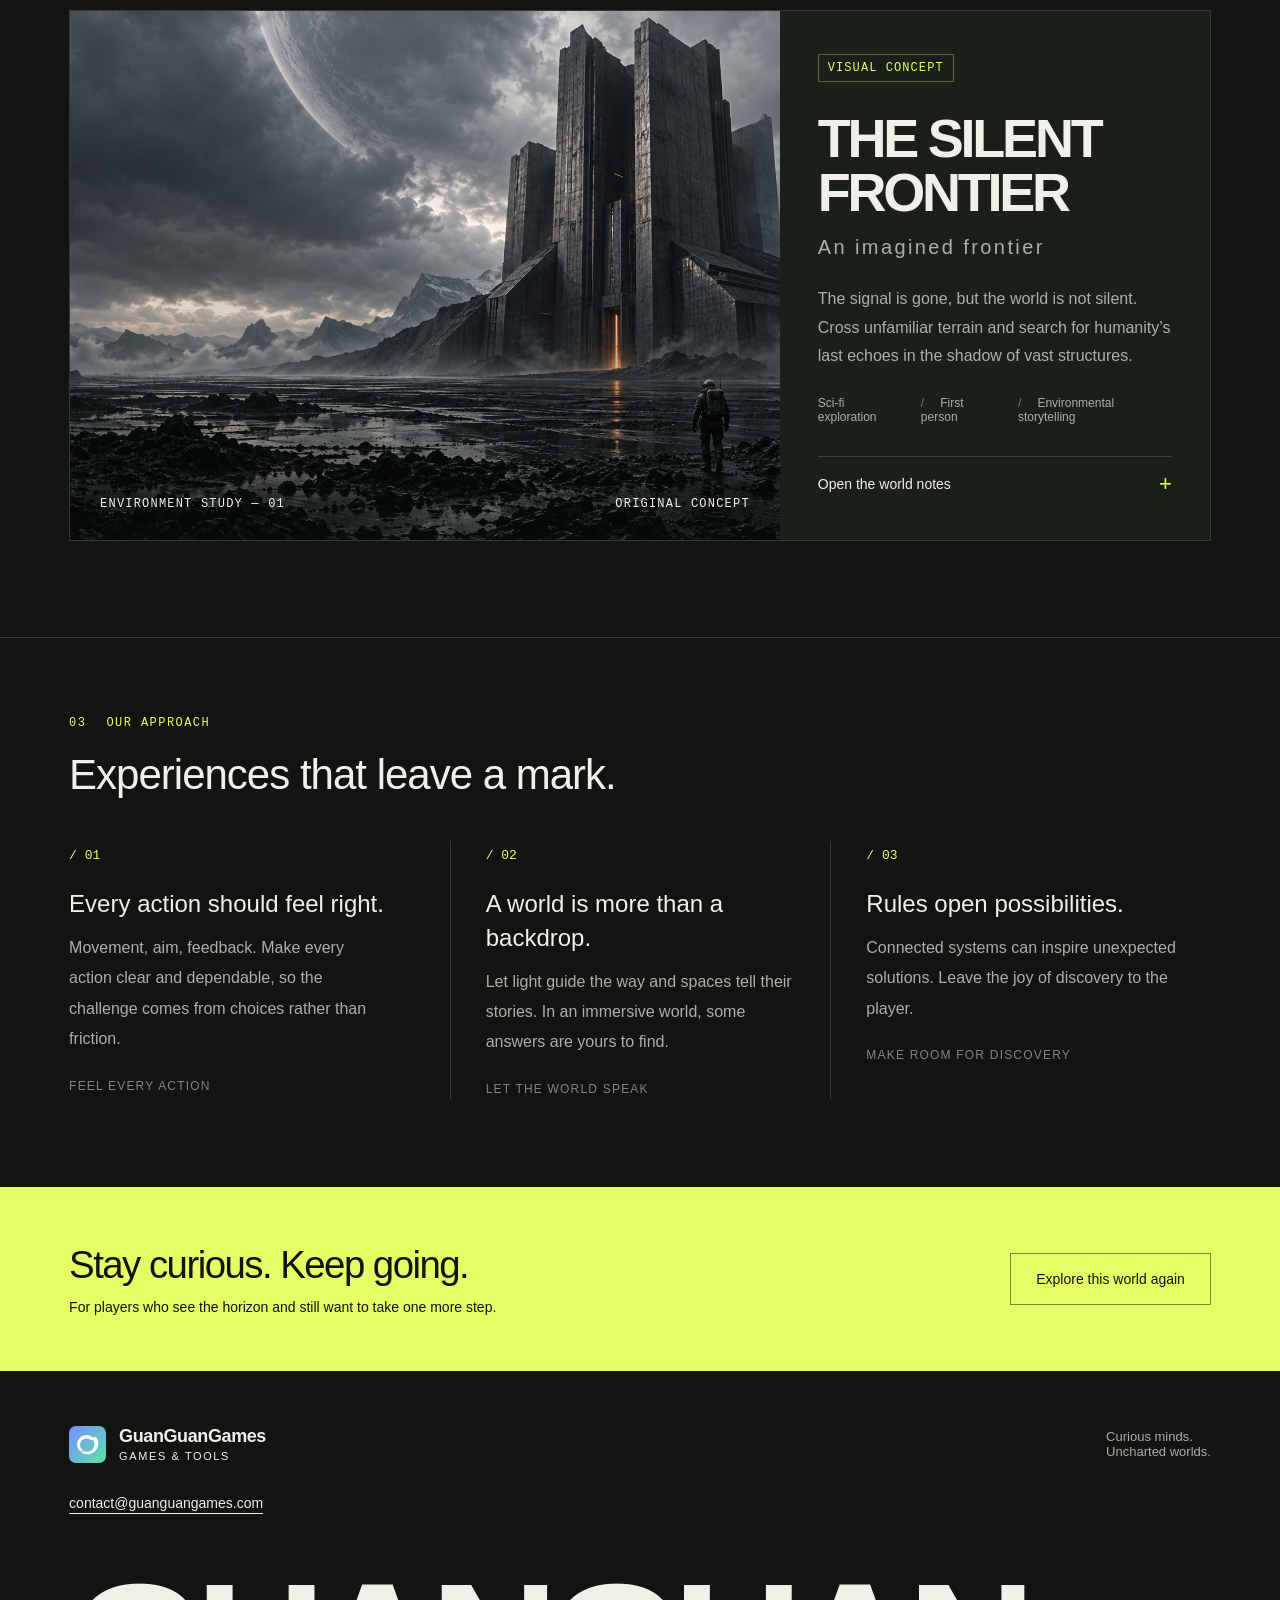
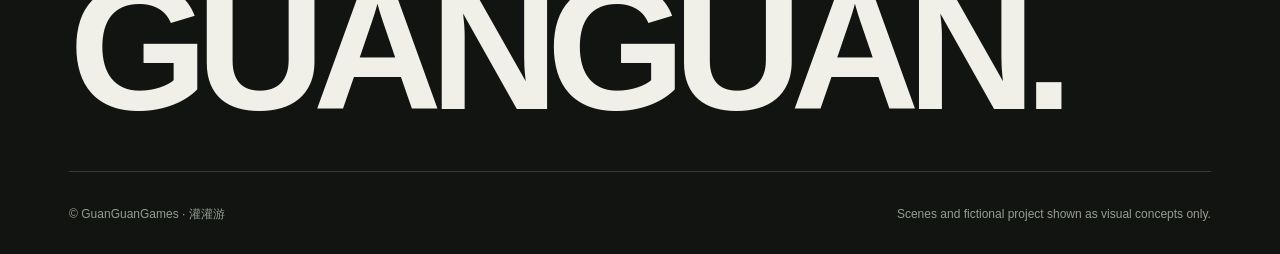
==== commit a773edc3: "Keep email-only contact and remove PaperRig content" ====
--- a/index.html
+++ b/index.html
@@ -7,9 +7,9 @@
 .languages{display:flex;gap:5px}.languages button{background:transparent;border:1px solid var(--line);color:var(--ink);padding:9px;cursor:pointer}.languages button[aria-pressed=true]{background:var(--accent);color:var(--bg)}.brand{letter-spacing:-.4px}.brand-mark{background:transparent;transform:none;padding:0}.brand span:last-child{letter-spacing:1.6px}.contacts{display:flex;flex-wrap:wrap;gap:18px;margin-top:28px;font-size:14px;line-height:1.8}.contacts a{text-decoration:underline;text-underline-offset:5px}.hero-title{font-size:clamp(70px,8vw,128px)}.hero{height:auto;min-height:max(850px,100svh);max-height:none;padding-bottom:170px}.hero-bottom{position:absolute}.hero-actions{flex-wrap:wrap}.brand div{white-space:nowrap}.nav{gap:22px}.project-info h3{overflow-wrap:anywhere}.intro h2{overflow-wrap:anywhere}.primary,.text-link{line-height:1.5}.ticker span{line-height:1.5}.footer-bottom{gap:20px}html[lang=ja] .hero-title,html[lang=zh-CN] .hero-title{letter-spacing:0;font-size:clamp(60px,7vw,110px)}html[lang=ja] .project-info h3,html[lang=zh-CN] .project-info h3{letter-spacing:0} @media(max-width:1100px){.menu{display:block}.nav{display:none;position:absolute;top:94px;left:0;right:0;background:#111411fa;padding:20px 5.4vw;flex-direction:column;align-items:stretch;gap:6px;border-bottom:1px solid var(--line)}.nav.open{display:flex}.nav a{padding:12px 0}.languages{margin-top:12px}.languages button{min-width:58px;min-height:44px}}@media(max-width:600px){.header .brand{font-size:15px;gap:8px}.brand span:last-child{font-size:10px}.menu{padding:10px}.nav{top:78px}.hero{min-height:900px;padding-bottom:170px}.hero-title{font-size:clamp(46px,12vw,72px)}html[lang=ja] .hero-title,html[lang=zh-CN] .hero-title{font-size:clamp(48px,12vw,72px)}.eyebrow{font-size:11px;letter-spacing:.06em;max-width:270px}.hero-top{padding-top:120px}.hero-description{max-width:100%}.hero-bottom .tag{max-width:100%}.contacts{flex-direction:column;gap:10px}.footer-top{flex-wrap:wrap}.project-info h3{font-size:42px}.ticker{flex-wrap:wrap}.outro a{white-space:normal}}</style><link href="assets/favicon.ico" rel="icon"/></head><body id="top"><a class="skip" href="#main"><span data-i18n="0">Skip to main content</span></a><header class="header shell"><a aria-label="GuanGuan Games 首页" class="brand" href="#top"><span aria-hidden="true" class="brand-mark"><img alt="" height="37" src="assets/logo.svg" width="37"/></span><div>GuanGuanGames<span><span data-i18n="3">GAMES &amp; TOOLS</span></span></div></a><button aria-controls="navigation" aria-expanded="false" class="menu"><span data-i18n="4">Menu</span></button><nav aria-label="Main navigation" class="nav" id="navigation"><a href="#work"><span data-i18n="5">Concept world</span></a><a href="#studio"><span data-i18n="6">About us</span></a><a href="#approach"><span data-i18n="7">Our approach</span></a><a class="nav-contact" href="#vision"><span data-i18n="8">Our vision</span></a><div aria-label="Language" class="languages" role="group"><button aria-label="English" aria-pressed="true" data-lang="en" lang="en" type="button">EN</button><button aria-label="简体中文" aria-pressed="false" data-lang="zh" lang="zh-CN" type="button">中文</button><button aria-label="日本語" aria-pressed="false" data-lang="ja" lang="ja" type="button">日本語</button></div></nav></header>
 <main id="main"><section aria-labelledby="hero-title" class="hero shell"><img alt="孤独的探索者走向迷雾中的巨型科幻建筑，远处天空悬着一弯行星" class="hero-art" src="assets/concept-world.jpeg"/><div class="hero-top"><span class="eyebrow"><span data-i18n="10">CURIOUS MINDS. UNCHARTED WORLDS.</span></span><span class="coordinate micro">GUANGUANGAMES<br/><span data-i18n="12">BEYOND THE FAMILIAR / 001</span></span></div><h1 class="hero-title" id="hero-title"><span data-i18n="13">INTO THE</span><br/><span class="outline"><span data-i18n="14">UNKNOWN.</span></span></h1><p class="hero-description"><span data-i18n="15">A great game stays with you.</span><br/><span data-i18n="16">Imagine worlds worth exploring, challenging and remembering.</span></p><div class="hero-actions"><a class="primary" href="#work"><span data-i18n="17">Explore the concept</span><i aria-hidden="true"></i></a><a class="text-link" href="#studio"><span data-i18n="18">Meet GuanGuanGames</span></a></div><div class="hero-bottom"><div><span class="tag micro"><span data-i18n="19">WORLD EXPLORATION / CONCEPT 01</span></span><p class="micro"><span data-i18n="20">The Silent Frontier · Original world concept</span></p></div><a class="scroll micro" href="#studio"><span aria-hidden="true" class="scroll-line"></span><span data-i18n="21">SCROLL TO DISCOVER</span></a></div></section>
 <div aria-hidden="true" class="ticker"><span><span data-i18n="23">CRAFTED WITH CURIOSITY</span></span><b>✳</b><span><span data-i18n="25">Make every discovery count</span></span><b>✳</b><span><span data-i18n="27">BUILT FOR THE PLAYER</span></span></div>
-<section class="intro shell" id="studio"><div class="section-index"><span>01</span><span data-i18n="30">THE STUDIO</span><br/><span data-i18n="31">Games and development tools</span></div><div><h2><span data-i18n="32">It begins with “what if”,</span><br/><span data-i18n="33">and becomes </span><em><span data-i18n="34">a world you want to stay in.</span></em></h2><p><span data-i18n="35">GuanGuanGames creates games and development tools. We value stable, intuitive experiences. PaperRig is our lightweight 2D skeletal animation plugin for Unreal Engine. The world shown here is a visual concept, an invitation to imagine what exploration could feel like.</span></p></div></section>
+<section class="intro shell" id="studio"><div class="section-index"><span>01</span><span data-i18n="30">THE STUDIO</span><br/><span data-i18n="31">Games and development tools</span></div><div><h2><span data-i18n="32">It begins with “what if”,</span><br/><span data-i18n="33">and becomes </span><em><span data-i18n="34">a world you want to stay in.</span></em></h2><p><span data-i18n="35">GuanGuanGames creates games and development tools. We value stable, intuitive experiences. The world shown here is a visual concept, an invitation to imagine what exploration could feel like.</span></p></div></section>
 <section class="work shell" id="work"><div class="section-head"><div><div class="section-index"><span>02</span><span data-i18n="38">WORLD IN FOCUS</span></div><h2><span data-i18n="39">The unknown takes shape.</span></h2></div><span class="micro"><span data-i18n="40">A WORLD TO IMAGINE</span><br/><span data-i18n="41">Concept exploration · 001</span></span></div><article class="project"><div class="project-visual"><img alt="静默之境的概念场景：冷峻的异星荒原与庞大建筑" loading="lazy" src="assets/concept-world.jpeg"/><div class="project-caption micro"><span><span data-i18n="42">ENVIRONMENT STUDY — 01</span></span><span><span data-i18n="43">ORIGINAL CONCEPT</span></span></div></div><div class="project-info"><span class="badge"><span data-i18n="44">VISUAL CONCEPT</span></span><h3><span data-i18n="45">THE SILENT</span><br/><span data-i18n="46">FRONTIER</span></h3><p class="cn-title"><span data-i18n="47">An imagined frontier</span></p><p><span data-i18n="48">The signal is gone, but the world is not silent. Cross unfamiliar terrain and search for humanity’s last echoes in the shadow of vast structures.</span></p><div class="project-meta"><span><span data-i18n="49">Sci-fi exploration</span></span><span><span data-i18n="50">First person</span></span><span><span data-i18n="51">Environmental storytelling</span></span></div><details><summary><span data-i18n="52">Open the world notes</span></summary><p><span data-i18n="53">A faint signal leads an explorer to a seemingly dormant facility. Traces in the environment, unfamiliar devices and shifting paths form the first sketch of this world. This is a website visual concept, not a released game or a development announcement.</span></p></details></div></article></section>
 <section class="philosophy shell" id="approach"><div class="section-head"><div><div class="section-index"><span>03</span><span data-i18n="56">OUR APPROACH</span></div><h2><span data-i18n="57">Experiences that leave a mark.</span></h2></div></div><div class="principles"><article class="principle"><span class="number">/ 01</span><h3><span data-i18n="59">Every action should feel right.</span></h3><p><span data-i18n="60">Movement, aim, feedback. Make every action clear and dependable, so the challenge comes from choices rather than friction.</span></p><span class="english"><span data-i18n="61">FEEL EVERY ACTION</span></span></article><article class="principle"><span class="number">/ 02</span><h3><span data-i18n="63">A world is more than a backdrop.</span></h3><p><span data-i18n="64">Let light guide the way and spaces tell their stories. In an immersive world, some answers are yours to find.</span></p><span class="english"><span data-i18n="65">LET THE WORLD SPEAK</span></span></article><article class="principle"><span class="number">/ 03</span><h3><span data-i18n="67">Rules open possibilities.</span></h3><p><span data-i18n="68">Connected systems can inspire unexpected solutions. Leave the joy of discovery to the player.</span></p><span class="english"><span data-i18n="69">MAKE ROOM FOR DISCOVERY</span></span></article></div></section>
 <section class="outro shell" id="vision"><div><h2><span data-i18n="71">Stay curious. Keep going.</span></h2><p><span data-i18n="72">For players who see the horizon and still want to take one more step.</span></p></div><a href="#work"><span data-i18n="73">Explore this world again</span></a></section></main>
-<footer class="shell"><div class="footer-top"><a aria-label="返回首页顶部" class="brand" href="#top"><span aria-hidden="true" class="brand-mark"><img alt="" height="37" src="assets/logo.svg" width="37"/></span><div>GuanGuanGames<span><span data-i18n="77">GAMES &amp; TOOLS</span></span></div></a><p><span data-i18n="78">Curious minds.</span><br/><span data-i18n="79">Uncharted worlds.</span></p></div><div class="contacts"><a href="mailto:contact@guanguangames.com">contact@guanguangames.com</a><a href="https://discord.gg/KRcfrXtytn" rel="noopener noreferrer" target="_blank">Discord</a><a data-i18n="docs" href="https://github.com/GuanGuanGames/PaperRigDocs" rel="noopener noreferrer" target="_blank">PaperRig documentation</a><a href="https://guanguangames.com" rel="noopener noreferrer" target="_blank">guanguangames.com</a></div><div aria-hidden="true" class="footer-wordmark">GUANGUAN.</div><div class="footer-bottom"><span><span data-i18n="81">© GuanGuanGames · 灌灌游</span></span><span><span data-i18n="82">Scenes and fictional project shown as visual concepts only.</span></span></div></footer>
+<footer class="shell"><div class="footer-top"><a aria-label="返回首页顶部" class="brand" href="#top"><span aria-hidden="true" class="brand-mark"><img alt="" height="37" src="assets/logo.svg" width="37"/></span><div>GuanGuanGames<span><span data-i18n="77">GAMES &amp; TOOLS</span></span></div></a><p><span data-i18n="78">Curious minds.</span><br/><span data-i18n="79">Uncharted worlds.</span></p></div><div class="contacts"><a href="mailto:contact@guanguangames.com">contact@guanguangames.com</a></div><div aria-hidden="true" class="footer-wordmark">GUANGUAN.</div><div class="footer-bottom"><span><span data-i18n="81">© GuanGuanGames · 灌灌游</span></span><span><span data-i18n="82">Scenes and fictional project shown as visual concepts only.</span></span></div></footer>
 <script defer="" src="js/localization.js"></script></body></html>
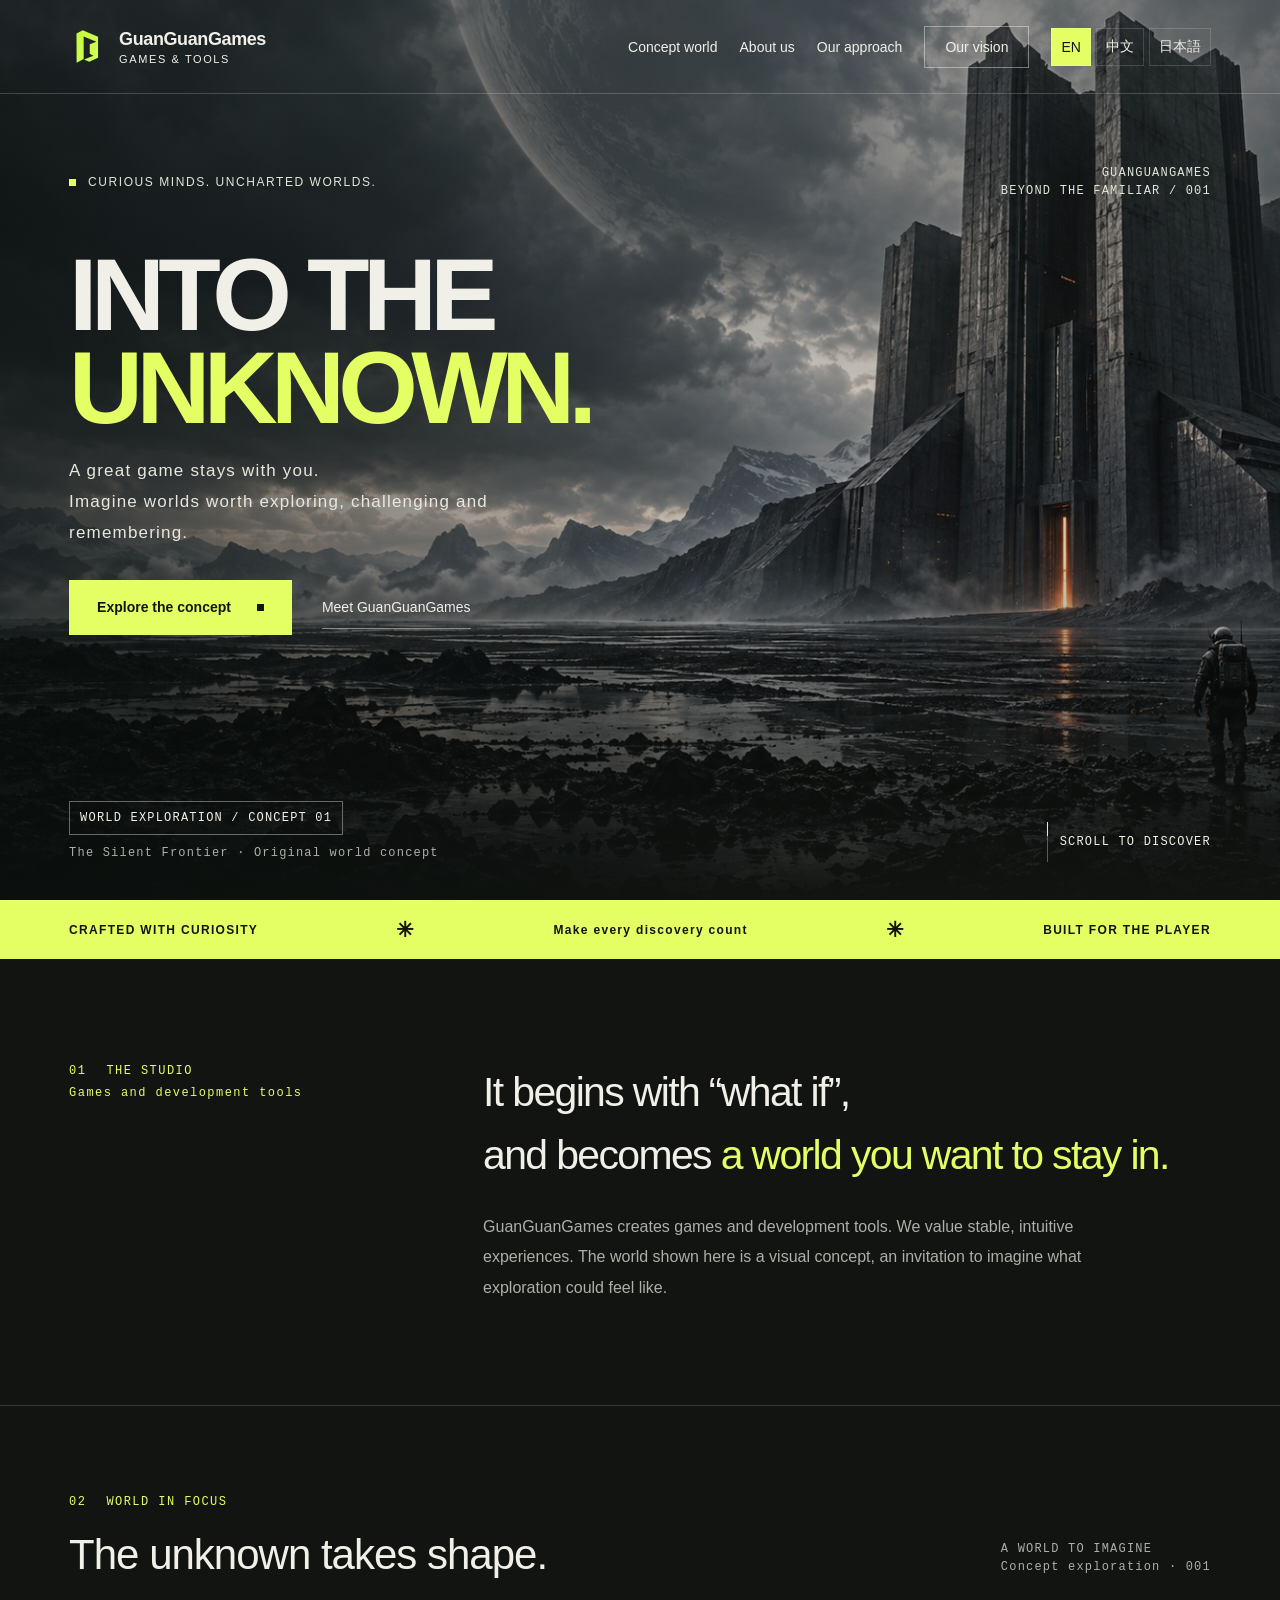
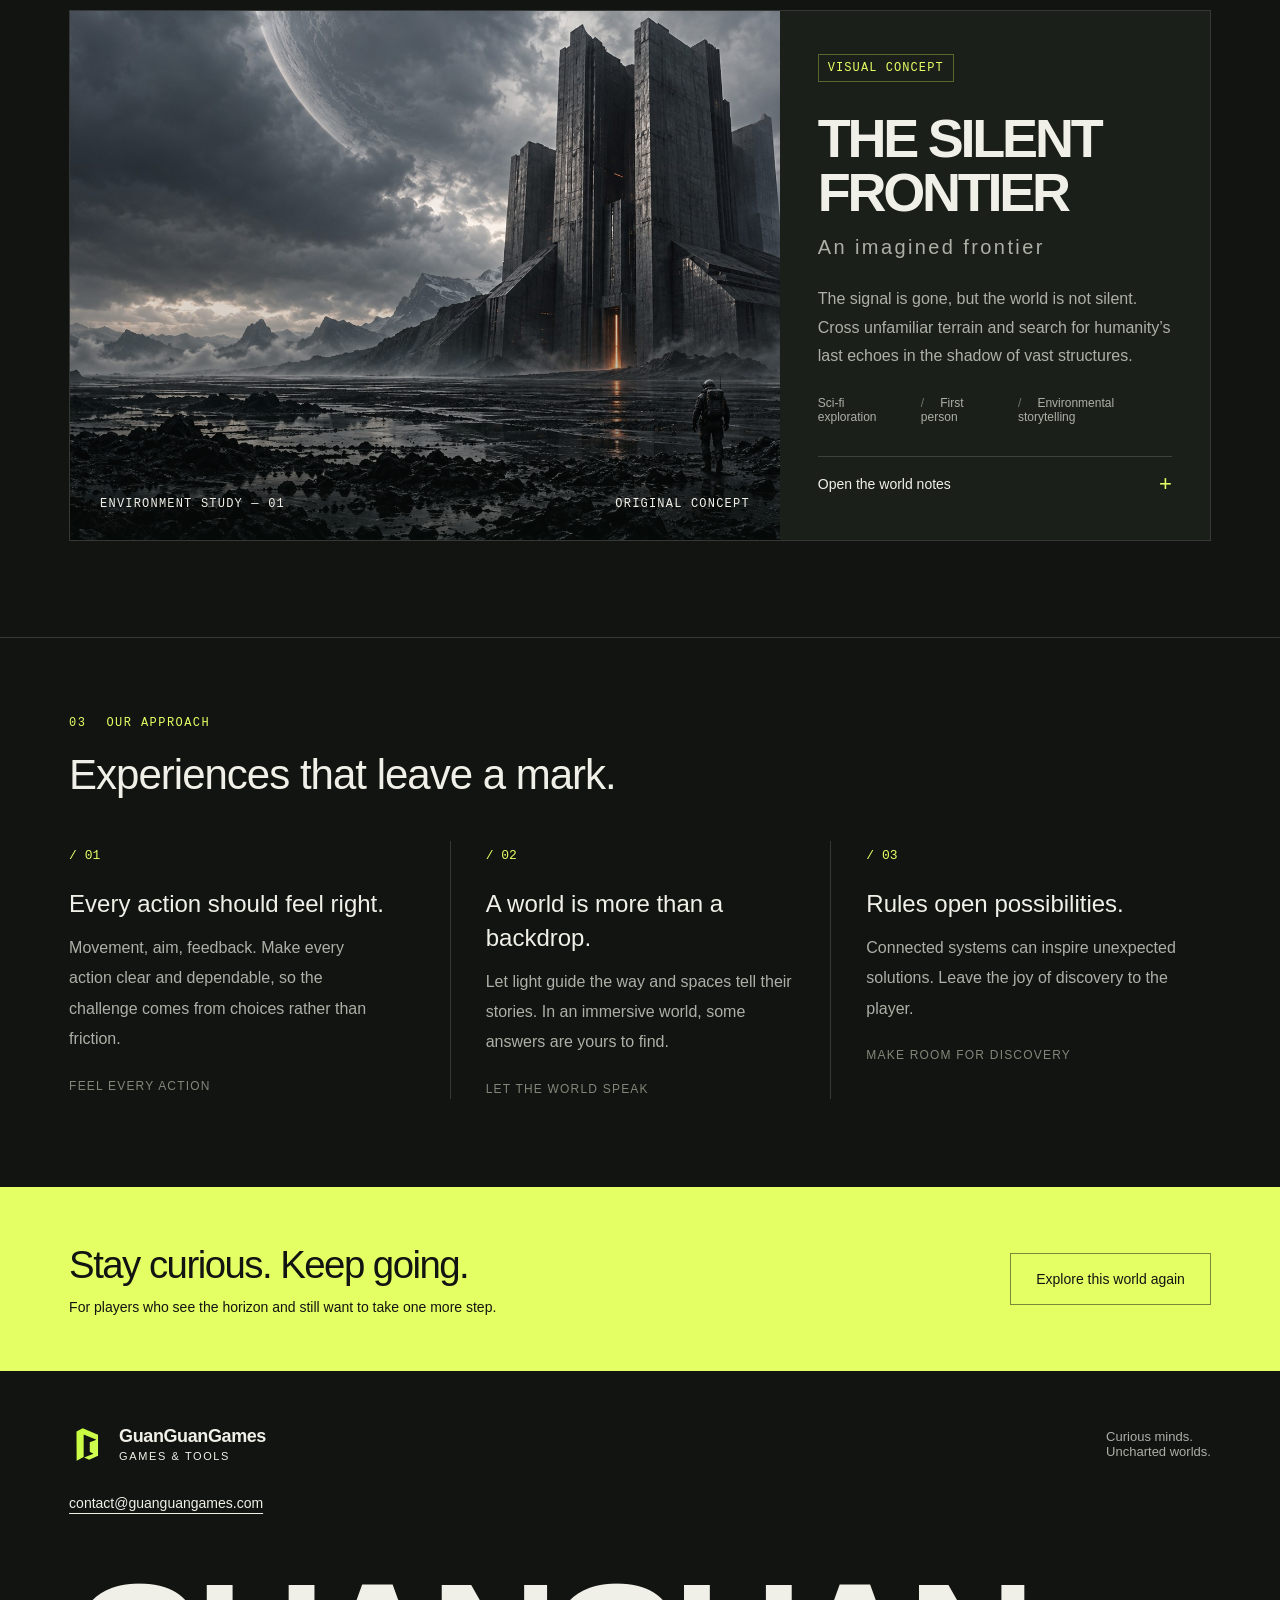
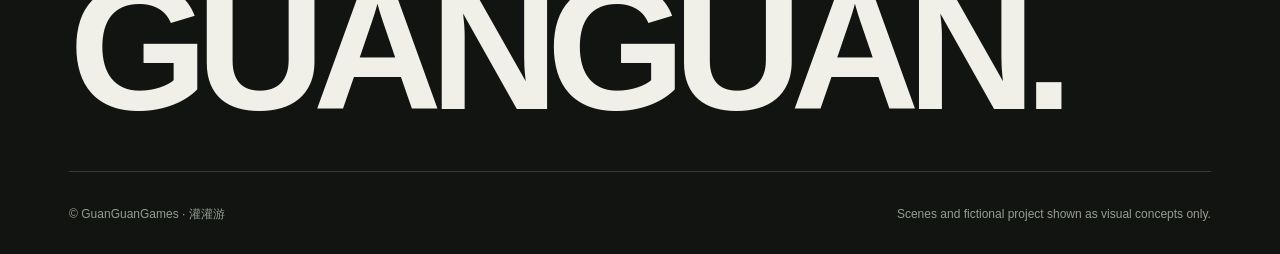
==== commit 4e622a41: "Replace site mark with selected portal logo" ====
--- a/index.html
+++ b/index.html
@@ -4,12 +4,12 @@
 :root{--bg:#111411;--ink:#f1f0e8;--muted:#acb0a6;--line:#ffffff27;--accent:#e4ff64;--font:Arial,"PingFang SC","Microsoft YaHei",sans-serif}*{box-sizing:border-box}html{scroll-behavior:smooth;scroll-padding-top:90px}body{margin:0;background:var(--bg);color:var(--ink);font-family:var(--font);-webkit-font-smoothing:antialiased}a{color:inherit;text-decoration:none}button{font:inherit}a,button,summary{-webkit-tap-highlight-color:transparent}a:focus-visible,button:focus-visible,summary:focus-visible{outline:2px solid var(--accent);outline-offset:7px}::selection{background:var(--accent);color:var(--bg)}.skip{position:fixed;left:20px;top:-100px;background:var(--accent);color:#111;padding:12px;z-index:50}.skip:focus{top:20px}.shell{padding-inline:5.4vw}.micro{font-size:12px;font-family:monospace;letter-spacing:.1em;line-height:1.5}.eyebrow{display:flex;align-items:center;gap:12px;font-size:12px;letter-spacing:.13em}.eyebrow:before{content:"";width:7px;height:7px;background:var(--accent)}.header{height:94px;position:absolute;top:0;left:0;width:100%;display:flex;align-items:center;justify-content:space-between;z-index:5;border-bottom:1px solid #ffffff30}.brand{display:flex;align-items:center;gap:13px;font-size:18px;letter-spacing:-.8px;font-weight:800}.brand-mark{width:37px;height:37px;background:var(--ink);color:var(--bg);display:grid;place-items:center;font-size:20px;letter-spacing:-5px;padding-right:5px;transform:skew(-8deg)}.brand span:last-child{font-size:11px;letter-spacing:3.4px;display:block;font-weight:400;margin-top:3px}.nav{display:flex;align-items:center;gap:38px;font-size:14px}.nav a{padding:9px 0;transition:color .2s}.nav a:hover{color:var(--accent)}.nav .nav-contact{border:1px solid #ffffff65;padding:12px 20px}.menu{display:none;background:transparent;border:1px solid var(--line);color:var(--ink);padding:10px 14px}.hero{height:max(800px,100svh);max-height:1100px;position:relative;overflow:hidden;isolation:isolate;background:#313932}.hero-art{position:absolute;inset:0;width:100%;height:100%;object-fit:cover;object-position:center;z-index:-3}.hero:after{content:"";position:absolute;inset:0;z-index:-2;background:linear-gradient(90deg,#080d0ba8 0%,#0c100d28 63%),linear-gradient(0deg,#111411 0%,transparent 38%,#10151038 80%)}.hero-top{padding-top:164px;display:flex;justify-content:space-between;color:#e0e6d8}.coordinate{text-align:right}.hero-title{margin:48px 0 22px;font-size:clamp(74px,8.4vw,138px);line-height:.91;letter-spacing:-.065em;font-weight:900;max-width:950px}.hero-title .outline{color:var(--accent)}.hero-description{font-size:17px;letter-spacing:.07em;line-height:1.8;max-width:430px;color:#e6e8de}.hero-actions{display:flex;gap:30px;align-items:center;margin-top:32px}.primary{background:var(--accent);color:#111411;padding:17px 28px;font-size:14px;font-weight:bold;display:inline-flex;align-items:center;justify-content:center;gap:26px;transition:background .2s,transform .2s}.primary:hover{background:#f0ffa9;transform:translateY(-2px)}.primary i{width:7px;height:7px;background:currentColor;display:block}.text-link{font-size:14px;border-bottom:1px solid #ffffff6b;padding:10px 0}.hero-bottom{position:absolute;bottom:38px;left:5.4vw;right:5.4vw;display:flex;justify-content:space-between;align-items:end}.hero-bottom .tag{display:inline-block;border:1px solid #ffffff60;padding:7px 10px;margin-bottom:9px}.hero-bottom p{margin:0;color:var(--muted)}.scroll{display:flex;align-items:center;gap:12px}.scroll-line{display:block;height:40px;width:1px;background:#ffffff50;position:relative;overflow:hidden}.scroll-line:after{content:"";height:14px;width:1px;background:var(--accent);position:absolute;animation:scan 2.8s infinite}@keyframes scan{from{top:-14px}to{top:40px}}.ticker{background:var(--accent);color:var(--bg);padding:19px 5.4vw;display:flex;align-items:center;justify-content:space-between;gap:20px;font-size:12px;letter-spacing:.11em;font-weight:bold}.ticker b{font-size:21px;line-height:1}.intro{display:grid;grid-template-columns:1fr 2fr;gap:50px;padding-block:102px;border-bottom:1px solid var(--line)}.section-index{color:var(--muted);font-size:12px;font-family:monospace;letter-spacing:.12em;line-height:1.8}.section-index span{color:var(--accent);margin-right:20px}.intro h2{font-size:clamp(28px,3.2vw,48px);font-weight:500;line-height:1.55;letter-spacing:-.04em;margin:0 0 24px}.intro h2 em{font-style:normal;color:var(--accent)}.intro p{color:var(--muted);font-size:16px;line-height:1.9;max-width:650px;margin:0}.work{padding-block:86px 96px}.section-head{display:flex;align-items:end;justify-content:space-between;margin-bottom:34px}.section-head h2{font-size:42px;line-height:1;margin:20px 0 0;font-weight:500;letter-spacing:-1px}.section-head .micro{color:var(--muted)}.project{display:grid;grid-template-columns:1.65fr 1fr;border:1px solid var(--line)}.project-visual{min-height:420px;position:relative;overflow:hidden}.project-visual img{width:100%;height:100%;object-fit:cover;position:absolute;object-position:75% center;transition:transform .7s}.project:hover .project-visual img{transform:scale(1.03)}.project-visual:after{content:"";position:absolute;inset:0;background:linear-gradient(0deg,#070d0baa,transparent 55%)}.project-caption{position:absolute;left:30px;right:30px;bottom:27px;z-index:1;display:flex;justify-content:space-between}.project-info{padding:43px 38px;background:#1b1f19;display:flex;flex-direction:column;align-items:start}.badge{font-family:monospace;font-size:12px;letter-spacing:.09em;color:var(--accent);border:1px solid #e4ff6450;padding:6px 9px}.project-info h3{font-size:54px;letter-spacing:-.06em;line-height:1;margin:29px 0 10px}.project-info .cn-title{font-size:20px;margin:0 0 20px;letter-spacing:.12em}.project-info>p{font-size:16px;line-height:1.8;color:var(--muted);margin:0 0 25px}.project-meta{display:flex;gap:16px;font-size:12px;color:var(--muted);margin-bottom:32px}.project-meta span+span:before{content:"/";margin-right:16px;color:#717768}.project details{width:100%;border-top:1px solid var(--line);margin-top:auto;padding-top:16px}.project summary{cursor:pointer;list-style:none;display:flex;justify-content:space-between;font-size:14px;line-height:1.7}.project summary::-webkit-details-marker{display:none}.project summary:after{content:"+";font-size:22px;color:var(--accent);line-height:1}.project details[open] summary:after{content:"−"}.project details p{color:var(--muted);font-size:14px;line-height:1.9;margin-bottom:0}.philosophy{padding-top:75px;padding-bottom:88px;border-top:1px solid var(--line)}.principles{display:grid;grid-template-columns:repeat(3,1fr);margin-top:45px}.principle{padding:4px 35px 3px 0}.principle+.principle{border-left:1px solid var(--line);padding-left:35px}.principle .number{font-family:monospace;color:var(--accent);font-size:13px}.principle h3{font-size:24px;line-height:1.4;font-weight:500;margin:24px 0 12px}.principle p{font-size:16px;line-height:1.9;color:var(--muted);margin:0;max-width:310px}.principle .english{display:block;font-size:12px;letter-spacing:.1em;color:#808879;margin-top:24px}.outro{background:var(--accent);color:var(--bg);padding-block:56px;display:flex;align-items:center;justify-content:space-between;gap:32px}.outro h2{margin:0 0 12px;font-size:clamp(28px,3vw,44px);font-weight:500;letter-spacing:-.04em}.outro p{font-size:14px;margin:0}.outro a{white-space:nowrap;border:1px solid #11141180;padding:17px 25px;font-size:14px}.outro a:hover{background:var(--bg);color:var(--accent)}footer{padding-top:55px;padding-bottom:28px;overflow:hidden}.footer-top{display:flex;justify-content:space-between;align-items:center;gap:20px}.footer-top p{font-size:13px;color:var(--muted);margin:0}.footer-wordmark{font-size:clamp(76px,17.15vw,270px);font-weight:900;letter-spacing:-.07em;line-height:1.05;margin:37px 0 32px;border-bottom:1px solid var(--line);padding-bottom:30px}.footer-bottom{display:flex;justify-content:space-between;color:#969e91;font-size:12px;line-height:1.8}.footer-bottom span:last-child{text-align:right}.mobile-only{display:none}@media(min-width:1800px){.shell{padding-inline:calc((100vw - 1600px)/2)}}@media(max-width:900px){.hero{height:900px;max-height:none}.hero-title{font-size:clamp(68px,10.5vw,100px)}.hero-art{object-position:60% center}.nav{gap:23px}.intro{grid-template-columns:1fr 2fr;gap:25px}.project{grid-template-columns:1.25fr 1fr}.project-info{padding:30px 25px}.project-info h3{font-size:42px}.project-meta{gap:8px;flex-wrap:wrap}.project-meta span+span:before{margin-right:8px}.principle{padding-right:20px}.principle+.principle{padding-left:20px}.principle h3{font-size:21px}}@media(max-width:600px){.shell{padding-inline:24px}.header{height:78px}.brand{font-size:16px}.brand-mark{width:33px;height:33px}.menu{display:block;font-size:14px}.nav{display:none;position:absolute;top:78px;left:0;right:0;background:#111411f7;padding:20px 24px 26px;border-bottom:1px solid var(--line);flex-direction:column;align-items:stretch;gap:6px}.nav.open{display:flex}.nav a{padding:13px 0}.nav .nav-contact{padding:13px 15px;margin-top:4px}.hero{height:850px;min-height:100svh}.hero-top{padding-top:120px}.coordinate{display:none}.hero-title{font-size:clamp(55px,12.8vw,77px);line-height:.97;letter-spacing:-.065em;margin:50px 0 25px}.hero-description{font-size:16px;max-width:300px;line-height:1.9}.hero-art{object-position:62% center}.hero:after{background:linear-gradient(90deg,#080d0bd4,#0c100d22),linear-gradient(0deg,#111411 0%,transparent 45%)}.hero-actions{gap:24px;margin-top:28px}.primary{padding:16px 23px}.hero-bottom{bottom:28px;left:24px;right:24px}.hero-bottom .scroll{display:none}.hero-bottom .micro{font-size:12px}.ticker{padding:17px 24px;gap:13px;font-size:11px;letter-spacing:.03em}.ticker span:nth-of-type(2),.ticker b:nth-of-type(2){display:none}.intro{padding-block:59px;grid-template-columns:1fr;gap:28px}.intro h2{font-size:27px;line-height:1.6}.intro p{font-size:16px}.work{padding-block:58px}.section-head{gap:20px}.section-head h2{font-size:32px}.section-head>.micro{font-size:11px;max-width:80px;text-align:right}.project{grid-template-columns:1fr}.project-visual{min-height:300px}.project-caption{left:20px;right:20px;bottom:20px;font-size:11px}.project-info{padding:28px 24px}.project-info h3{font-size:49px}.project-info>p{margin-bottom:22px}.project-meta{margin-bottom:26px}.philosophy{padding-block:58px}.principles{grid-template-columns:1fr;margin-top:33px}.principle,.principle+.principle{border-left:0;padding:26px 0;border-top:1px solid var(--line);display:grid;grid-template-columns:37px 1fr;gap:0 12px}.principle h3{font-size:24px;margin:0 0 12px}.principle .number{padding-top:8px}.principle p,.principle .english{grid-column:2}.principle p{max-width:none}.principle .english{margin-top:17px}.outro{padding-block:40px;align-items:start;flex-direction:column;gap:24px}.outro h2{font-size:29px;line-height:1.4}.outro p{font-size:14px;line-height:1.8}.outro a{padding:13px 21px}footer{padding-top:34px;padding-bottom:25px}.footer-top{align-items:start}.footer-top p{font-size:12px;max-width:100px;line-height:1.8;text-align:right}.footer-wordmark{font-size:16.5vw;margin-top:33px;margin-bottom:23px;padding-bottom:26px}.footer-bottom{flex-direction:column;gap:10px}.footer-bottom span:last-child{text-align:left}}@media(prefers-reduced-motion:reduce){html{scroll-behavior:auto}*,*:before,*:after{animation:none!important;transition:none!important}}
 
 .skip{transform:translateY(-200%);top:0}.skip:focus{transform:none;top:20px}.footer-wordmark{font-size:clamp(40px,14vw,220px)} @media(max-width:600px){.footer-wordmark{font-size:13.5vw}}
-.languages{display:flex;gap:5px}.languages button{background:transparent;border:1px solid var(--line);color:var(--ink);padding:9px;cursor:pointer}.languages button[aria-pressed=true]{background:var(--accent);color:var(--bg)}.brand{letter-spacing:-.4px}.brand-mark{background:transparent;transform:none;padding:0}.brand span:last-child{letter-spacing:1.6px}.contacts{display:flex;flex-wrap:wrap;gap:18px;margin-top:28px;font-size:14px;line-height:1.8}.contacts a{text-decoration:underline;text-underline-offset:5px}.hero-title{font-size:clamp(70px,8vw,128px)}.hero{height:auto;min-height:max(850px,100svh);max-height:none;padding-bottom:170px}.hero-bottom{position:absolute}.hero-actions{flex-wrap:wrap}.brand div{white-space:nowrap}.nav{gap:22px}.project-info h3{overflow-wrap:anywhere}.intro h2{overflow-wrap:anywhere}.primary,.text-link{line-height:1.5}.ticker span{line-height:1.5}.footer-bottom{gap:20px}html[lang=ja] .hero-title,html[lang=zh-CN] .hero-title{letter-spacing:0;font-size:clamp(60px,7vw,110px)}html[lang=ja] .project-info h3,html[lang=zh-CN] .project-info h3{letter-spacing:0} @media(max-width:1100px){.menu{display:block}.nav{display:none;position:absolute;top:94px;left:0;right:0;background:#111411fa;padding:20px 5.4vw;flex-direction:column;align-items:stretch;gap:6px;border-bottom:1px solid var(--line)}.nav.open{display:flex}.nav a{padding:12px 0}.languages{margin-top:12px}.languages button{min-width:58px;min-height:44px}}@media(max-width:600px){.header .brand{font-size:15px;gap:8px}.brand span:last-child{font-size:10px}.menu{padding:10px}.nav{top:78px}.hero{min-height:900px;padding-bottom:170px}.hero-title{font-size:clamp(46px,12vw,72px)}html[lang=ja] .hero-title,html[lang=zh-CN] .hero-title{font-size:clamp(48px,12vw,72px)}.eyebrow{font-size:11px;letter-spacing:.06em;max-width:270px}.hero-top{padding-top:120px}.hero-description{max-width:100%}.hero-bottom .tag{max-width:100%}.contacts{flex-direction:column;gap:10px}.footer-top{flex-wrap:wrap}.project-info h3{font-size:42px}.ticker{flex-wrap:wrap}.outro a{white-space:normal}}</style><link href="assets/favicon.ico" rel="icon"/></head><body id="top"><a class="skip" href="#main"><span data-i18n="0">Skip to main content</span></a><header class="header shell"><a aria-label="GuanGuan Games 首页" class="brand" href="#top"><span aria-hidden="true" class="brand-mark"><img alt="" height="37" src="assets/logo.svg" width="37"/></span><div>GuanGuanGames<span><span data-i18n="3">GAMES &amp; TOOLS</span></span></div></a><button aria-controls="navigation" aria-expanded="false" class="menu"><span data-i18n="4">Menu</span></button><nav aria-label="Main navigation" class="nav" id="navigation"><a href="#work"><span data-i18n="5">Concept world</span></a><a href="#studio"><span data-i18n="6">About us</span></a><a href="#approach"><span data-i18n="7">Our approach</span></a><a class="nav-contact" href="#vision"><span data-i18n="8">Our vision</span></a><div aria-label="Language" class="languages" role="group"><button aria-label="English" aria-pressed="true" data-lang="en" lang="en" type="button">EN</button><button aria-label="简体中文" aria-pressed="false" data-lang="zh" lang="zh-CN" type="button">中文</button><button aria-label="日本語" aria-pressed="false" data-lang="ja" lang="ja" type="button">日本語</button></div></nav></header>
+.languages{display:flex;gap:5px}.languages button{background:transparent;border:1px solid var(--line);color:var(--ink);padding:9px;cursor:pointer}.languages button[aria-pressed=true]{background:var(--accent);color:var(--bg)}.brand{letter-spacing:-.4px}.brand-mark{background:transparent;transform:none;padding:0}.brand span:last-child{letter-spacing:1.6px}.contacts{display:flex;flex-wrap:wrap;gap:18px;margin-top:28px;font-size:14px;line-height:1.8}.contacts a{text-decoration:underline;text-underline-offset:5px}.hero-title{font-size:clamp(70px,8vw,128px)}.hero{height:auto;min-height:max(850px,100svh);max-height:none;padding-bottom:170px}.hero-bottom{position:absolute}.hero-actions{flex-wrap:wrap}.brand div{white-space:nowrap}.nav{gap:22px}.project-info h3{overflow-wrap:anywhere}.intro h2{overflow-wrap:anywhere}.primary,.text-link{line-height:1.5}.ticker span{line-height:1.5}.footer-bottom{gap:20px}html[lang=ja] .hero-title,html[lang=zh-CN] .hero-title{letter-spacing:0;font-size:clamp(60px,7vw,110px)}html[lang=ja] .project-info h3,html[lang=zh-CN] .project-info h3{letter-spacing:0} @media(max-width:1100px){.menu{display:block}.nav{display:none;position:absolute;top:94px;left:0;right:0;background:#111411fa;padding:20px 5.4vw;flex-direction:column;align-items:stretch;gap:6px;border-bottom:1px solid var(--line)}.nav.open{display:flex}.nav a{padding:12px 0}.languages{margin-top:12px}.languages button{min-width:58px;min-height:44px}}@media(max-width:600px){.header .brand{font-size:15px;gap:8px}.brand span:last-child{font-size:10px}.menu{padding:10px}.nav{top:78px}.hero{min-height:900px;padding-bottom:170px}.hero-title{font-size:clamp(46px,12vw,72px)}html[lang=ja] .hero-title,html[lang=zh-CN] .hero-title{font-size:clamp(48px,12vw,72px)}.eyebrow{font-size:11px;letter-spacing:.06em;max-width:270px}.hero-top{padding-top:120px}.hero-description{max-width:100%}.hero-bottom .tag{max-width:100%}.contacts{flex-direction:column;gap:10px}.footer-top{flex-wrap:wrap}.project-info h3{font-size:42px}.ticker{flex-wrap:wrap}.outro a{white-space:normal}}</style><link href="assets/favicon.ico?v=d190ce151fe9" rel="icon" type="image/x-icon"/><link href="assets/logo.svg?v=d190ce151fe9" rel="icon" type="image/svg+xml"/></head><body id="top"><a class="skip" href="#main"><span data-i18n="0">Skip to main content</span></a><header class="header shell"><a aria-label="GuanGuan Games 首页" class="brand" href="#top"><span aria-hidden="true" class="brand-mark"><img alt="" height="37" src="assets/logo.svg?v=d190ce151fe9" width="37"/></span><div>GuanGuanGames<span><span data-i18n="3">GAMES &amp; TOOLS</span></span></div></a><button aria-controls="navigation" aria-expanded="false" class="menu"><span data-i18n="4">Menu</span></button><nav aria-label="Main navigation" class="nav" id="navigation"><a href="#work"><span data-i18n="5">Concept world</span></a><a href="#studio"><span data-i18n="6">About us</span></a><a href="#approach"><span data-i18n="7">Our approach</span></a><a class="nav-contact" href="#vision"><span data-i18n="8">Our vision</span></a><div aria-label="Language" class="languages" role="group"><button aria-label="English" aria-pressed="true" data-lang="en" lang="en" type="button">EN</button><button aria-label="简体中文" aria-pressed="false" data-lang="zh" lang="zh-CN" type="button">中文</button><button aria-label="日本語" aria-pressed="false" data-lang="ja" lang="ja" type="button">日本語</button></div></nav></header>
 <main id="main"><section aria-labelledby="hero-title" class="hero shell"><img alt="孤独的探索者走向迷雾中的巨型科幻建筑，远处天空悬着一弯行星" class="hero-art" src="assets/concept-world.jpeg"/><div class="hero-top"><span class="eyebrow"><span data-i18n="10">CURIOUS MINDS. UNCHARTED WORLDS.</span></span><span class="coordinate micro">GUANGUANGAMES<br/><span data-i18n="12">BEYOND THE FAMILIAR / 001</span></span></div><h1 class="hero-title" id="hero-title"><span data-i18n="13">INTO THE</span><br/><span class="outline"><span data-i18n="14">UNKNOWN.</span></span></h1><p class="hero-description"><span data-i18n="15">A great game stays with you.</span><br/><span data-i18n="16">Imagine worlds worth exploring, challenging and remembering.</span></p><div class="hero-actions"><a class="primary" href="#work"><span data-i18n="17">Explore the concept</span><i aria-hidden="true"></i></a><a class="text-link" href="#studio"><span data-i18n="18">Meet GuanGuanGames</span></a></div><div class="hero-bottom"><div><span class="tag micro"><span data-i18n="19">WORLD EXPLORATION / CONCEPT 01</span></span><p class="micro"><span data-i18n="20">The Silent Frontier · Original world concept</span></p></div><a class="scroll micro" href="#studio"><span aria-hidden="true" class="scroll-line"></span><span data-i18n="21">SCROLL TO DISCOVER</span></a></div></section>
 <div aria-hidden="true" class="ticker"><span><span data-i18n="23">CRAFTED WITH CURIOSITY</span></span><b>✳</b><span><span data-i18n="25">Make every discovery count</span></span><b>✳</b><span><span data-i18n="27">BUILT FOR THE PLAYER</span></span></div>
 <section class="intro shell" id="studio"><div class="section-index"><span>01</span><span data-i18n="30">THE STUDIO</span><br/><span data-i18n="31">Games and development tools</span></div><div><h2><span data-i18n="32">It begins with “what if”,</span><br/><span data-i18n="33">and becomes </span><em><span data-i18n="34">a world you want to stay in.</span></em></h2><p><span data-i18n="35">GuanGuanGames creates games and development tools. We value stable, intuitive experiences. The world shown here is a visual concept, an invitation to imagine what exploration could feel like.</span></p></div></section>
 <section class="work shell" id="work"><div class="section-head"><div><div class="section-index"><span>02</span><span data-i18n="38">WORLD IN FOCUS</span></div><h2><span data-i18n="39">The unknown takes shape.</span></h2></div><span class="micro"><span data-i18n="40">A WORLD TO IMAGINE</span><br/><span data-i18n="41">Concept exploration · 001</span></span></div><article class="project"><div class="project-visual"><img alt="静默之境的概念场景：冷峻的异星荒原与庞大建筑" loading="lazy" src="assets/concept-world.jpeg"/><div class="project-caption micro"><span><span data-i18n="42">ENVIRONMENT STUDY — 01</span></span><span><span data-i18n="43">ORIGINAL CONCEPT</span></span></div></div><div class="project-info"><span class="badge"><span data-i18n="44">VISUAL CONCEPT</span></span><h3><span data-i18n="45">THE SILENT</span><br/><span data-i18n="46">FRONTIER</span></h3><p class="cn-title"><span data-i18n="47">An imagined frontier</span></p><p><span data-i18n="48">The signal is gone, but the world is not silent. Cross unfamiliar terrain and search for humanity’s last echoes in the shadow of vast structures.</span></p><div class="project-meta"><span><span data-i18n="49">Sci-fi exploration</span></span><span><span data-i18n="50">First person</span></span><span><span data-i18n="51">Environmental storytelling</span></span></div><details><summary><span data-i18n="52">Open the world notes</span></summary><p><span data-i18n="53">A faint signal leads an explorer to a seemingly dormant facility. Traces in the environment, unfamiliar devices and shifting paths form the first sketch of this world. This is a website visual concept, not a released game or a development announcement.</span></p></details></div></article></section>
 <section class="philosophy shell" id="approach"><div class="section-head"><div><div class="section-index"><span>03</span><span data-i18n="56">OUR APPROACH</span></div><h2><span data-i18n="57">Experiences that leave a mark.</span></h2></div></div><div class="principles"><article class="principle"><span class="number">/ 01</span><h3><span data-i18n="59">Every action should feel right.</span></h3><p><span data-i18n="60">Movement, aim, feedback. Make every action clear and dependable, so the challenge comes from choices rather than friction.</span></p><span class="english"><span data-i18n="61">FEEL EVERY ACTION</span></span></article><article class="principle"><span class="number">/ 02</span><h3><span data-i18n="63">A world is more than a backdrop.</span></h3><p><span data-i18n="64">Let light guide the way and spaces tell their stories. In an immersive world, some answers are yours to find.</span></p><span class="english"><span data-i18n="65">LET THE WORLD SPEAK</span></span></article><article class="principle"><span class="number">/ 03</span><h3><span data-i18n="67">Rules open possibilities.</span></h3><p><span data-i18n="68">Connected systems can inspire unexpected solutions. Leave the joy of discovery to the player.</span></p><span class="english"><span data-i18n="69">MAKE ROOM FOR DISCOVERY</span></span></article></div></section>
 <section class="outro shell" id="vision"><div><h2><span data-i18n="71">Stay curious. Keep going.</span></h2><p><span data-i18n="72">For players who see the horizon and still want to take one more step.</span></p></div><a href="#work"><span data-i18n="73">Explore this world again</span></a></section></main>
-<footer class="shell"><div class="footer-top"><a aria-label="返回首页顶部" class="brand" href="#top"><span aria-hidden="true" class="brand-mark"><img alt="" height="37" src="assets/logo.svg" width="37"/></span><div>GuanGuanGames<span><span data-i18n="77">GAMES &amp; TOOLS</span></span></div></a><p><span data-i18n="78">Curious minds.</span><br/><span data-i18n="79">Uncharted worlds.</span></p></div><div class="contacts"><a href="mailto:contact@guanguangames.com">contact@guanguangames.com</a></div><div aria-hidden="true" class="footer-wordmark">GUANGUAN.</div><div class="footer-bottom"><span><span data-i18n="81">© GuanGuanGames · 灌灌游</span></span><span><span data-i18n="82">Scenes and fictional project shown as visual concepts only.</span></span></div></footer>
-<script defer="" src="js/localization.js"></script></body></html>+<footer class="shell"><div class="footer-top"><a aria-label="返回首页顶部" class="brand" href="#top"><span aria-hidden="true" class="brand-mark"><img alt="" height="37" src="assets/logo.svg?v=d190ce151fe9" width="37"/></span><div>GuanGuanGames<span><span data-i18n="77">GAMES &amp; TOOLS</span></span></div></a><p><span data-i18n="78">Curious minds.</span><br/><span data-i18n="79">Uncharted worlds.</span></p></div><div class="contacts"><a href="mailto:contact@guanguangames.com">contact@guanguangames.com</a></div><div aria-hidden="true" class="footer-wordmark">GUANGUAN.</div><div class="footer-bottom"><span><span data-i18n="81">© GuanGuanGames · 灌灌游</span></span><span><span data-i18n="82">Scenes and fictional project shown as visual concepts only.</span></span></div></footer>
+<script defer="" src="js/localization.js?v=56d87ee170dd"></script></body></html>
